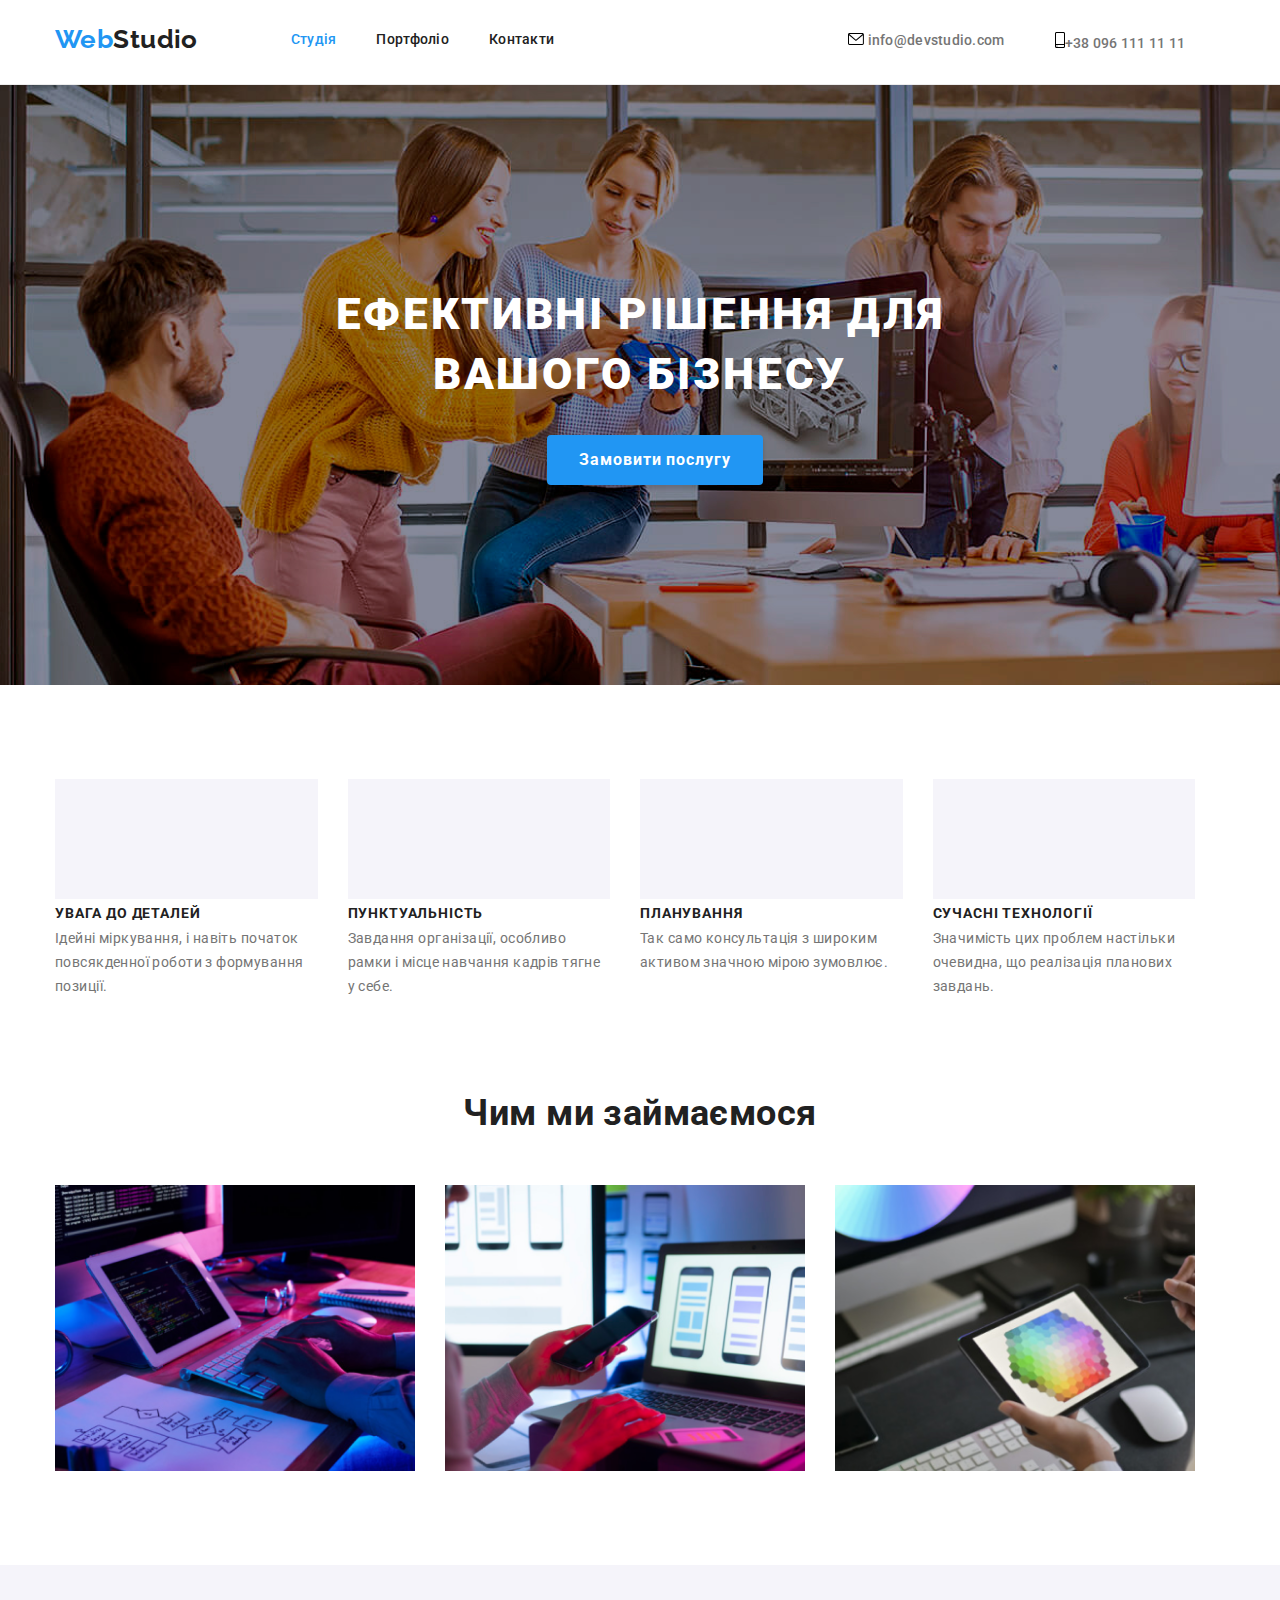
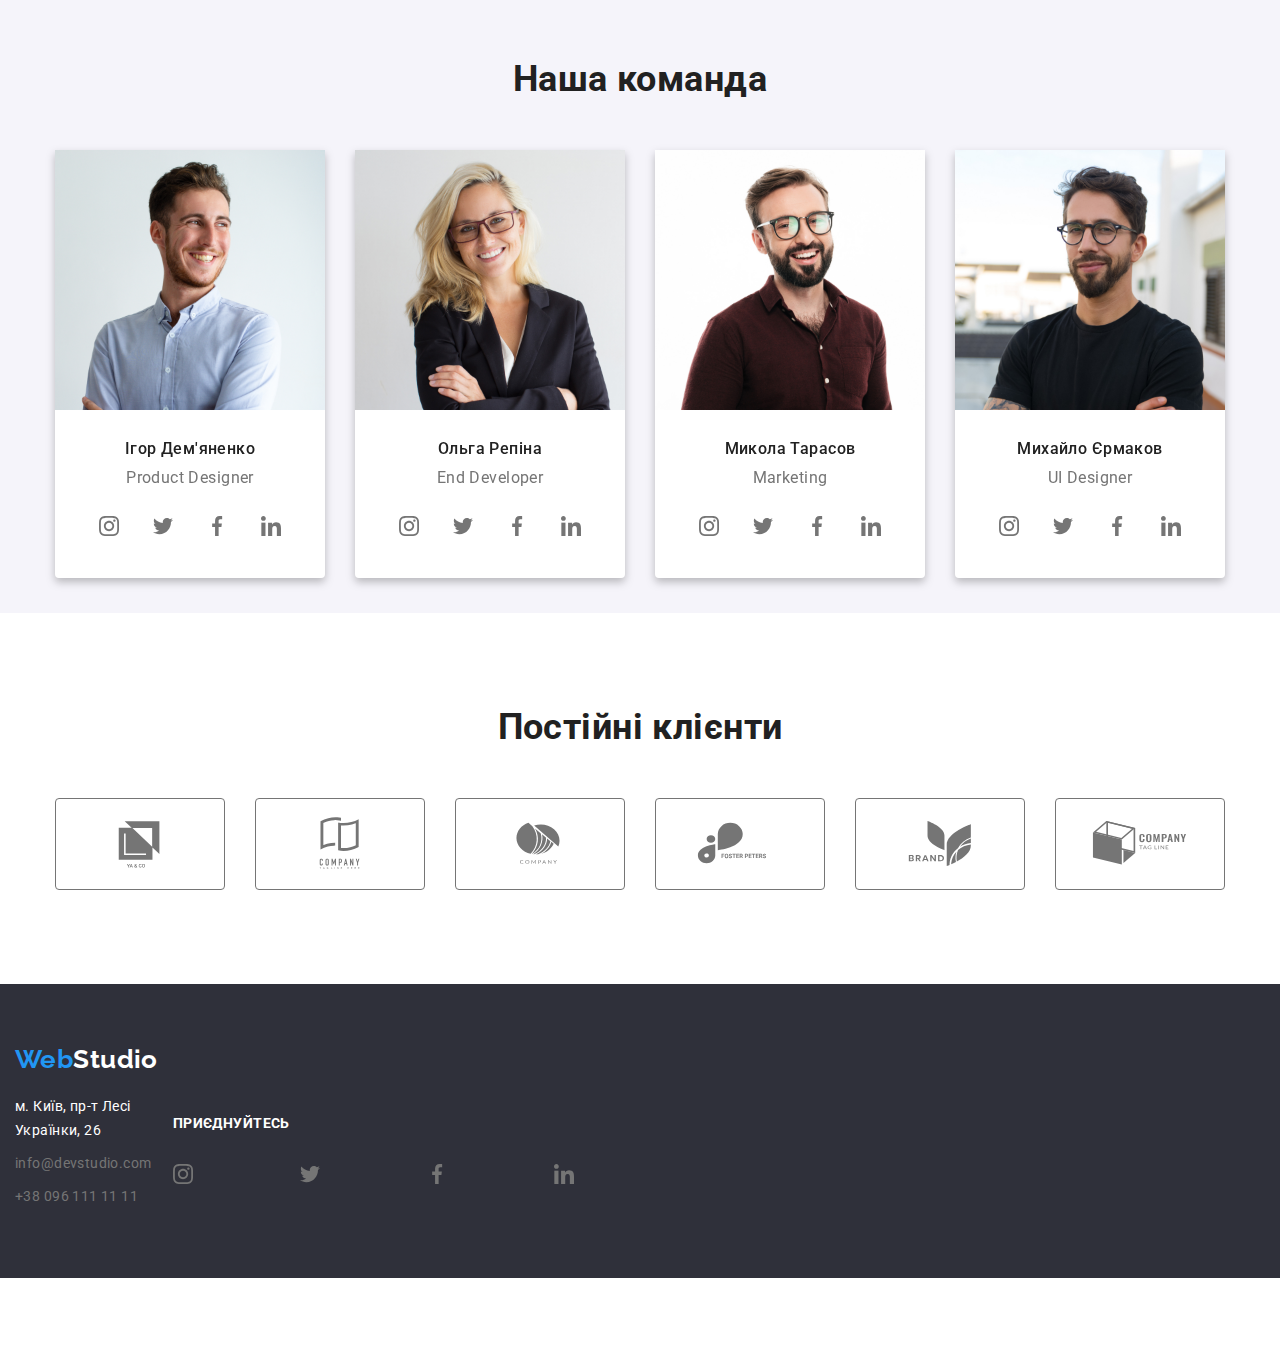
==== index.html @ 33a3b86b "правка 11" ====
<!DOCTYPE html>
<html lang="uk">
<head>
    <meta charset="UTF-8">
    <meta http-equiv="X-UA-Compatible" content="IE=edge">
    <meta name="viewport" content="width=device-width, initial-scale=1.0">
    <title>Сайт веб студії</title>
    <link href="https://fonts.googleapis.com/css2?family=Raleway:wght@700&family=Roboto:wght@400;500;700;900&display=swap" rel="stylesheet">
    <link
    rel="stylesheet"
    href="https://cdnjs.cloudflare.com/ajax/libs/modern-normalize/1.0.0/modern-normalize.min.css"
  />
    <link rel="stylesheet" href="./css/styles.css">
</head>

<body class="container">
    <!-- Шапка -->
    
     <header class="header"><div class="center"><div class="unity">
       <nav class="menu"> 
        <a  href="./index" class="logo">Web<span class="logo-black">Studio</span></a>
       
        <ul class ="site-nav list"> 
          <li class="item"><a href = "" class="link current">Студія</a></li>
          <li class="item"><a href = "./portfolio.html" class="link">Портфоліо</a></li>
          <li class="item"><a href = "" class="link">Контакти</a></li>
        </ul>
      </nav> 
      <ul class ="list menu">    
        <li class="menu-item"><a class="adress-header" href="mailto:info@devstudio.com"> <svg class="tel-icon-svg" width="16" height="12">
                    <use href="./images/icons/icons.svg#icon-mail">
                    </use>
                </svg>
                info@devstudio.com</a></li> 
        <li class="menu-item"><a class="adress-header" href="tel:+380961111111"> <svg class="tel-icon-svg" width="10" height="16">
                    <use href="./images/icons/icons.svg#icon-smartphone">
                    </use>
                </svg>+38 096 111 11 11</a></li>
      </ul></div></div> 
      </header>
   
    <!-- Банер  -->
  <main>
     
      <section class="hero"><div class="center">
      
      <h1 class="hero-title">Ефективні рішення для <br>вашого бізнесу</h1>
      <div class="center"><button type="button" class="hero-button">Замовити послугу</button></div>
    </div></section> 
 
  
   <!-- Основна частина  -->
   
    <section class="section"><div class="center">
    <!-- <ul class="svg-list">
    <li class="img-box-1 list">
    <li class="img-box-1 list">
    <li class="img-box-1 list">
    <li class="img-box-1 list">
    </ul> -->
    <ul class ="list">
    <li class="content-box-1"><svg class="svg-box-1" alt="" width="70" heigth="70"><use href="./images/icons/icons-svg#icon-antenna-1"></use></svg>
      <h2 class="h2-title">Увага до деталей</h2>
    <p class="content-style">Ідейні міркування, і навіть початок повсякденної роботи з формування позиції.</p>
    </li>
    <li class="content-box-1"><svg class="svg-box-1" alt="" width="70" heigth="70"><use href="./images/icons/icons-svg#icon-clock-2"></use></svg>
      <h2 class="h2-title">Пунктуальність</h2>
    <p class="content-style">Завдання організації, особливо рамки і місце навчання кадрів тягне у себе.</p>
    </li>
    <li class="content-box-1"><svg class="svg-box-1" alt="" width="70" heigth="70"><use href="./images/icons/icons-svg#icon-diagram-3"></use></svg>
      <h2 class="h2-title">Планування</h2>
    <p class="content-style">Так само консультація з широким активом значною мірою зумовлює.</p>
    </li>
    <li class="content-box-1"><svg class="svg-box-1" alt="" width="70" heigth="70"><use href="./images/icons/icons-svg#icon-astronaut-4"></use></svg>
      <h2 class="h2-title">Сучасні технології</h2>
    <p class="content-style">Значимість цих проблем настільки очевидна, що реалізація планових завдань.</p>
    </li>
    </ul></div>
   </section>
  
   <!-- Чим займаємося -->
   
    <section class="section-2"><div class="center">
    <h2 class="title-style">Чим ми займаємося</h2>
    <ul class ="list">
        <li class="content-box-2"><img src="images/box-1.png" alt="дизайн сайтів" width="370"></li>
        <li class="content-box-2"><img src="images/box-2.png" alt="розробка сайту" width="370"></li>
        <li class="content-box-2"><img src="images/box-3.png" alt="створення сайту" width="370"></li>
    </ul></div>
   </section>
  
   <!-- Наша команда -->
  
    <section class="section-team"><div class="center">
    <h2 class="title-style">Наша команда</h2>
    <ul class ="list">
        <li class="content-box-3"><img src="images/img-1.jpg" alt="Ігор Дем'яненко Product Designer" width="270"><div class="card-team"><h3 class="card">Ігор Дем'яненко</h3><p class="card-content">Product Designer</p><ul class="social-list">
          <li class="social-item"><a class="social-link"
            href=""
            target="_blank"
            rel="noopener nofollow norefferer"
            aria-label=""
            >
            <svg 
            class="social-icon"
            width="20px"
            height="20px">
            <use href="./images/icons/icons.svg#icon-instagram"></use></svg>
          </a></li>
          <li class="social-item"><a class="social-link"
            href=""
            target="_blank"
            rel="noopener nofollow norefferer"
            aria-label=""
            >
            <svg
            class="social-icon"
            width="20px"
            height="20px">
            <use href="./images/icons/icons.svg#icon-twitter"></use></svg>
          </a></li>
          <li class="social-item"><a class="social-link"
            href=""
            target="_blank"
            rel="noopener nofollow norefferer"
            aria-label=""
            >
            <svg
            class="social-icon"
            width="20px"
            height="20px">
            <use href="./images/icons/icons.svg#icon-facebook"></use></svg>
          </a></li>
          <li class="social-item"><a class="social-link"
            href=""
            target="_blank"
            rel="noopener nofollow norefferer"
            aria-label=""
            >
            <svg
            class="social-icon"
            width="20px"
            height="20px">
            <use href="./images/icons/icons.svg#icon-linkedin"></use></svg>
          </a></li>
        </ul></div></li>
        <li class="content-box-3"><img src="images/img-2.jpg" alt="Ольга Репіна Front End Developer" width="270"><div class="card-team"><h3 class="card">Ольга Репіна</h3><p class="card-content">End Developer</p><ul class="social-list">
          <li class="social-item"><a class="social-link"
            href=""
            target="_blank"
            rel="noopener nofollow norefferer"
            aria-label=""
            >
            <svg
            class="social-icon"
            width="20px"
            height="20px">
            <use href="./images/icons/icons.svg#icon-instagram"></use></svg>
          </a></li>
          <li class="social-item"><a class="social-link"
            href=""
            target="_blank"
            rel="noopener nofollow norefferer"
            aria-label=""
            >
            <svg
            class="social-icon"
            width="20px"
            height="20px">
            <use href="./images/icons/icons.svg#icon-twitter"></use></svg>
          </a></li>
          <li class="social-item"><a class="social-link"
            href=""
            target="_blank"
            rel="noopener nofollow norefferer"
            aria-label=""
            >
            <svg
            class="social-icon"
            width="20px"
            height="20px">
            <use href="./images/icons/icons.svg#icon-facebook"></use></svg>
          </a></li>
          <li class="social-item"><a class="social-link"
            href=""
            target="_blank"
            rel="noopener nofollow norefferer"
            aria-label=""
            >
            <svg
            class="social-icon"
            width="20px"
            height="20px">
            <use href="./images/icons/icons.svg#icon-linkedin"></use></svg>
          </a></li>
        </ul></div></li>
        <li class="content-box-3"><img src="images/img-3.jpg" alt="Микола Тарасов Marketing" width="270"><div class="card-team"><h3 class="card">Микола Тарасов</h3><p class="card-content">Marketing</p><ul class="social-list">
          <li class="social-item"><a class="social-link"
            href=""
            target="_blank"
            rel="noopener nofollow norefferer"
            aria-label=""
            >
            <svg
            class="social-icon"
            width="20px"
            height="20px">
            <use href="./images/icons/icons.svg#icon-instagram"></use></svg>
          </a></li>
          <li class="social-item"><a class="social-link"
            href=""
            target="_blank"
            rel="noopener nofollow norefferer"
            aria-label=""
            >
            <svg
            class="social-icon"
            width="20px"
            height="20px">
            <use href="./images/icons/icons.svg#icon-twitter"></use></svg>
          </a></li>
          <li class="social-item"><a class="social-link"
            href=""
            target="_blank"
            rel="noopener nofollow norefferer"
            aria-label=""
            >
            <svg
            class="social-icon"
            width="20px"
            height="20px">
            <use href="./images/icons/icons.svg#icon-facebook"></use></svg>
          </a></li>
          <li class="social-item"><a class="social-link"
            href=""
            target="_blank"
            rel="noopener nofollow norefferer"
            aria-label=""
            >
            <svg
            class="social-icon"
            width="20px"
            height="20px">
            <use href="./images/icons/icons.svg#icon-linkedin"></use></svg>
          </a></li>
        </ul></div></li>
        <li class="content-box-3"><img src="images/img.jpg" alt="Михайло Єрмаков UI Designer" width="270"><div class="card-team"><h3 class="card">Михайло Єрмаков</h3><p class="card-content">UI Designer</p><ul class="social-list">
          <li class="social-item"><a class="social-link"
            href=""
            target="_blank"
            rel="noopener nofollow norefferer"
            aria-label=""
            >
            <svg
            class="social-icon"
            width="20px"
            height="20px">
            <use href="./images/icons/icons.svg#icon-instagram"></use></svg>
          </a></li>
          <li class="social-item"><a class="social-link"
            href=""
            target="_blank"
            rel="noopener nofollow norefferer"
            aria-label=""
            >
            <svg
            class="social-icon"
            width="20px"
            height="20px">
            <use href="./images/icons/icons.svg#icon-twitter"></use></svg>
          </a></li>
          <li class="social-item"><a class="social-link"
            href=""
            target="_blank"
            rel="noopener nofollow norefferer"
            aria-label=""
            >
            <svg
            class="social-icon"
            width="20px"
            height="20px">
            <use href="./images/icons/icons.svg#icon-facebook"></use></svg>
          </a></li>
          <li class="social-item"><a class="social-link "
            href=""
            target="_blank"
            rel="noopener nofollow norefferer"
            aria-label=""
            >
            <svg
            class="social-icon"
            width="20px"
            height="20px">
            <use href="./images/icons/icons.svg#icon-linkedin"></use></svg> 
          </a></li>
        </ul></div></li>
    </ul></div>
   </section>
   <!-- section.section.client>.container>ul.clients-list>li.clients-items*6>a.clients-link -->
   <section class="section client">
    <h2 class="title-style">Постійні клієнти</h2>
    <ul class="clients-list list">
      <li class="clients-items"><a href="" class="clients-link">
        <svg class="clients-icons" width="106" height="60">
          <use href="./images/icons/icons.svg#icon-brand-1"></use>
        </svg>
      </a></li>
      <li class="clients-items"><a href="" class="clients-link">
        <svg class="clients-icons" width="106" height="60">
          <use href="./images/icons/icons.svg#icon-brand-2"></use>
        </svg>
      </a></li>
      <li class="clients-items"><a href="" class="clients-link">
        <svg class="clients-icons" width="106" height="60">
          <use href="./images/icons/icons.svg#icon-brand-3"></use>
        </svg>
      </a></li>
      <li class="clients-items"><a href="" class="clients-link">
        <svg class="clients-icons" width="106" height="60">
          <use href="./images/icons/icons.svg#icon-brand-4"></use>
        </svg>
      </a></li>
      <li class="clients-items"><a href="" class="clients-link">
        <svg class="clients-icons" width="106" height="60">
          <use href="./images/icons/icons.svg#icon-brand-5"></use>
        </svg>
      </a></li>
      <li class="clients-items"><a href="" class="clients-link">
        <svg class="clients-icons" width="106" height="60">
          <use href="./images/icons/icons.svg#icon-brand-6"></use>
        </svg>
      </a></li>
    </ul>
   </section>
  
  </main>
   <!-- Футер -->
  
    <footer class="footer">
    <div class="center two"><ul class="two-columns list">
    
    <li class="footer-column"><a href="" class="logo-footer">Web<span class="logo-white">Studio</span></a>
    <address>   
    <ul class="list column">
      <li class ="list-item"><a class="map" href="https://goo.gl/maps/CK46GkGWywx9CYvd6">м. Київ, пр-т Лесі Українки, 26</a></li>
      <li class ="list-item"><a class="adress" href ="info@devstudio.com"> info@devstudio.com</a></li>
      <li class ="list-item"><a class="adress" href="tel: +38 096 111 11 11">+38 096 111 11 11</a></li>
    
    </address>
  </ul>
    <div class="footer-column center">
      <p class="footer-title">Приєднуйтесь</p>
      <ul class="footer-icons list">
        <li class="footer-icon list"><a class="social-link"
            href=""
            target="_blank"
            rel="noopener nofollow norefferer"
            aria-label=""
            >
            <svg
            class="social-icon"
            width="20px"
            height="20px">
            <use href="./images/icons/icons.svg#icon-instagram"></use></svg></li>
        <li class="footer-icon list"><a class="social-link"
            href=""
            target="_blank"
            rel="noopener nofollow norefferer"
            aria-label=""
            >
            <svg
            class="social-icon"
            width="20px"
            height="20px">
            <use href="./images/icons/icons.svg#icon-twitter"></use></svg></li>
        <li class="footer-icon list"><a class="social-link"
            href=""
            target="_blank"
            rel="noopener nofollow norefferer"
            aria-label=""
            >
            <svg
            class="social-icon"
            width="20px"
            height="20px">
            <use href="./images/icons/icons.svg#icon-facebook"></use></svg></li>
        <li class="footer-icon list"><a class="social-link"
            href=""
            target="_blank"
            rel="noopener nofollow norefferer"
            aria-label=""
            >
            <svg
            class="social-icon"
            width="20px"
            height="20px">
            <use href="./images/icons/icons.svg#icon-linkedin"></use></svg></li>
      </ul>
    </div>
  </div>
    </footer>
  
</body>
</html>
---- css/styles.css ----
:root{
    --primary-text-color:  #757575;
    --title-text-color:#212121;
    --accent-color:#2196F3;
    --bgrd-color:#fff;
    --footer-bgrd: #2F303A;

}
h2, h3, h4, h5, h6{
    color:var(--title-text-color);
}
html {
	box-sizing: border-box;
}

*,
*::after,
*::before {
	box-sizing: inherit;
}

h1,
h2,
h3,
h4,
h5,
h6,
p {
	margin: 0;
    
}

img {
	display: block;
	max-width: 100%;
	height: auto;
    
}
.ul { 
    list-style: none; 
    padding-left: 0; 
    margin: 0; 
}


.list {
	list-style: none;
	padding-left: 0;
	margin: 0;
}

body{
    background-color: var(--bgrd-color);
    color:var(--primary-text-color);
    font-family: 'Roboto', sans-serif;
    letter-spacing: 0.03em;
    font-size: 14px;
    font-weight: 400;   
    
}

.center{
    width: 1200px;
    padding-right: 15px;
    padding-left: 15px;
    margin-right: auto;
    margin-left: auto;
}
.unity{
    display: flex;
}
.header{
    display: flex;
    
    border-bottom: 
    #ECECEC 1px solid;
       
}
.menu{
    display: flex;
    
    
}
.menu-item{
    margin-left:50px;
    padding-top: 32px;
    padding-bottom: 32px;
    
    
}
.logo{
    display: flex;
    font-family: 'Raleway', sans-serif;
    font-weight: 700;
    font-size: 26px;
    line-height: 1.19;
    color:var(--accent-color);
    text-decoration: none;
    margin-right: 93px;
    
    padding-top: 24px;
    padding-bottom: 25px;
    

}
.logo > .logo-black{
    color:var(--title-text-color);
    
}
.site-nav{
    
    font-style: normal;
    font-weight: 500;
    line-height: 1.14;
    letter-spacing: 0.02em;
    padding-top: 32px;
    padding-bottom: 32px;
    margin-right: 244px;
    

}
.site-nav .item {
    margin-right: 40px;
   
}
.site-nav .item:last-child{
    margin-right: 0;
}

.site-nav .link.current{
    color: var(--accent-color);
}

.adress-header{
    margin-left: auto;
    text-decoration: none;
    font-weight: 500;
    line-height: 1.14;
    letter-spacing: 0.02em;
    color: var(--primary-text-color);
   
    
}
/* Банер */
.hero{
    background-color: var(--footer-bgrd);
    text-align: center;
    height: 600px;
    padding-bottom: 200px;
    align-items: center;
    background-size: cover;
    padding-top: 200px;
    max-width: 1600px;
    background-image: url(/images/hero-background.png);
    background-repeat: no-repeat;
    
}

.hero-title{
    color: var(--bgrd-color);
    font-weight: 900;
    font-size: 44px;
    line-height: 1.36;
    letter-spacing: 0.06em;
    text-transform: uppercase;
    padding-bottom: 30px;

}
/* Кнопка банера */

.hero-button{
    font-weight: 700;
    font-family: inherit;
    font-size: 16px;
    line-height: 1.88;
    letter-spacing: 0.06em;
    color: var(--bgrd-color);
    background: var(--accent-color);
    border-radius: 4px;
    box-shadow: 0px 4px 4px rgba(0, 0, 0, 0.15);
    display: inline-flex;
    justify-content: center;
    align-items: center;
    width: 216px;
    height: 50px;
    border: none;
      
}

.hero-button:focus, .hero-button:active{
    background: #188CE8;
    border: 1px solid #000000;
    box-shadow: 0px 4px 4px rgba(0, 0, 0, 0.15);
    border-radius: 4px;
}

/* Основна частина */

.section{
    padding-top: 94px;
    padding-bottom: 94px;
}
.section-2{
    padding-bottom: 94px;
}


.content-box-1{
    align-items: center;
    width: 270px;
    margin-right:30px;
      
    
}
/* .img-box-1{
    
} */
.svg-box-1{
    background-color: #F5F4FA;
    width: 100%;
    height: 120px;
    padding-bottom: 30px;

    display: block;
}
/* .svg-list{
    display: flex;
} */
.content-box-2{
    margin-right:30px;
    padding-top: 50px;
    

}
.content-box-3{
    
    width: 270px;
    padding-bottom: 30px;
    margin-top: 50px;
    margin-right: 30px;
    align-items: center; 
    background-color: #fff;
    text-align: center; 
    border-radius: 0px 0px 4px 4px; 
    
    filter: drop-shadow(0px 4px 4px rgba(0, 0, 0, 0.25));
}

.card{
    
    font-style: inherit;
    font-weight: 500;
    font-size: 16px;
    line-height: 1.18;
    text-align: center;
    color:var(--title-text-color);
}
.card-team{
    padding-top: 30px;
    
}



.h2-title{
    font-weight: 700;
    font-size: 14px;
    line-height: 1.14;
    text-transform: uppercase;
    color:var(--title-text-color);
    font-weight: 700;
    
    line-height: 2;
/* identical to box height, or 200% */

    letter-spacing: 0.06em;
    
}
.title-style{
    font-weight: 700;
    font-size: 36px;
    line-height: 1.16;
    text-align: center;
    color: var(--title-text-color);
}

.card-content{
    font-size: 16px;
    line-height: 1.18;
    text-align: center;
    font-style: inherit;
    padding-top:10px;
    padding-bottom:16px;
}
.content-style{
    font-style: inherit;
    
    
    font-weight: 400;
    font-size: 14px;
    line-height: 1.71;
    letter-spacing: 0.03em;
    
}



.section-team{
    background-color: #F5F4FA;
    height: 648px;
    padding-top: 94px;
    padding-bottom: 94px;
    background-size: cover;
}
/* Футер */

.footer{
 background-color: var(--footer-bgrd);
 padding:60px 0;
 width: cover;
 display:flex;
 
 
}

.logo-footer{
    display: flex;
    font-family: 'Raleway', sans-serif;
    font-weight: 700;
    font-size: 26px;
    line-height: 1.19;
    color:var(--accent-color);
    text-decoration: none;
    margin-bottom: 20px;
    
}
.logo-white{
    color:var(--bgrd-color);
}


.footer-column{
    align-items:baseline;
}

.two{
    display: flex;
   
    
    
}
.footer-title{
    font-weight: 700;
    font-size: 14px;
    line-height: 1.14;
    letter-spacing: 0.03em;
    text-transform: uppercase;
    
    color: #FFFFFF;
    padding-top: 72px;
    padding-bottom: 20px;
    
}
.footer-icon{
    /* background: rgba(255, 255, 255, 0.1); */
    width: 44px;
    height: 44px;
    border-radius: 50%;
    
}
.footer-icons{
    display: flex;
    gap:10px;
    justify-content: center;
    align-items: center;
}



/* Прибрані крапки у списках */
.list{
    list-style: none;
    display: flex;
}

.button, .hero-button{
    cursor:pointer;
    font-family: inherit;
}

.button{
    font-weight: 500;
    font-size: 16px;
    line-height: 1.62;
    text-align: center;
    background: #F5F4FA;
    border: none;
    border-radius: 4px;
    padding: 6px 22px;

    color: var(--title-text-color);
}

.secondary:hover, .secondary:focus{
   color:var(--bgrd-color);
   background-color: var(--accent-color);
   box-shadow: 0px 4px 4px rgba(0, 0, 0, 0.25);
   
}

.content-link:focus, .content-link:hover{
    box-shadow: 0px 4px 4px rgba(0, 0, 0, 0.25);
}

.link{
    color:var(--title-text-color);
    text-decoration: none;
    font-weight: 500;
    line-height: 1.14;
    letter-spacing: 0.02em;
    padding-top: 32px;
    padding-bottom: 32px;
}
.link:hover,.link:focus, .adress-header:hover, .adress-header:focus,.tel-icon-svg:hover, .tel-icon-svg:focus
{
    color:var(--accent-color);
}

.adress{
    color:var(--primary-text-color);
    text-decoration: none;
    font-style: normal;
    line-height: 1.71;
    
    
}
.adress:hover,.link:focus{
    color:var(--accent-color);
}
.adress-list{
    text-decoration: none;
}
.map{
    font-style: normal;
    text-decoration: none;
    line-height: 1.71;
    color: var(--bgrd-color);
  
}
.list-item{
    margin-bottom: 9px;
}
.hidden{
    display: none;
}

.map{
    color:var(--bgrd-color);
}
a{
    text-decoration: none;
    
}
.column{
    flex-direction: column;
    
}

/* Портфоліо */

.list-b{
    list-style: none;
    display: flex;
    align-items: center;
    justify-content: center;
    margin-bottom:34px;
    
}

.list-button{
    margin-right: 8px;
   
      
}
.list-content{
    display:flex;
    flex-wrap: wrap;
    gap: 30px;
    
}
.list-content>.content-list{
    padding: 0;
    list-style: none;
    flex-basis: calc(100% / 3 - 40px);
    
    
    
}
.content-link{
    display: block;

}
.content-block{
    font-style: inherit;
    margin-top: 0;
    padding-top:20px;
    padding-bottom: 20px;
    padding-left: 24px;
    padding-right: 24px;
    list-style: none;
    text-decoration: none;
    border-bottom: 1px solid #EEEEEE;
    border-left: 1px solid #EEEEEE;
    border-right: 1px solid #EEEEEE;
}
.portfolio-h2title{
    font-style: inherit;
    font-weight: 700;
    font-size: 14px;
    line-height: 1.14;
    text-transform: uppercase;
    color:var(--title-text-color); 
}

.portfolio-content{
    font-size: 16px;
    line-height: 1.18;
    font-style: inherit;
    color: var(--primary-text-color);
    text-decoration: none;
}

.text-portfolio{
    font-weight: 400;
    font-size: 16px;
    line-height: 1.88;
    text-decoration: none;
    color:var(--primary-text-color);
    letter-spacing: 0.03em;
}
/* -----------
/* Іконки */
/* ----------- */ 
.tel-icon-svg:hover,.tel-icon-svg:hover{
    fill:var(--accent-color);
}


.social-list{
    display:flex;
    justify-content: center;
    align-items: center;
    gap: 10px;
    list-style: none;
    padding-left: 32px;
    padding-right: 32px;
    
    
}
.footer-icons{
    justify-content: center;
     align-items: center;
}

.social-icon {
    fill: var(--primary-text-color);
    
    
}

.social-icon:hover, .social-icon:focus{
    fill:var(--bgrd-color);
    background-color: var(--accent-color);
    
}
.social-item{
    width: 44px;
    height: 44px;
    
}
.social-link {
    display: flex;
    align-items: center;
    justify-content: center;
    width: 100%;
    height:100%;
  
    color: var(--primary-text-color);
    border-radius: 50%;
  }

  .socials-link:focus, .socials-link:hover{
    background-color: var(--accent-color);
    
    
  }

  .clients-list{
    display:flex;
    justify-content:center;
    align-items: center;
    gap:30px;
    padding-top: 50px;
    
  }
  
  .clients-link:hover, .clients-link:focus{
    fill: var(--accent-color);
    filter: drop-shadow(0px 4px 4px rgba(0, 0, 0, 0.25));
    border-color: var(--accent-color);
  }
  
  .clients-link{
    
    display:flex;
    justify-content:center;
    align-items: center;
    
    fill:var(--primary-text-color);
    border: 1px solid var(--primary-text-color);
    border-radius: 4px;
    width: 170px;
    height: 92px;

  }
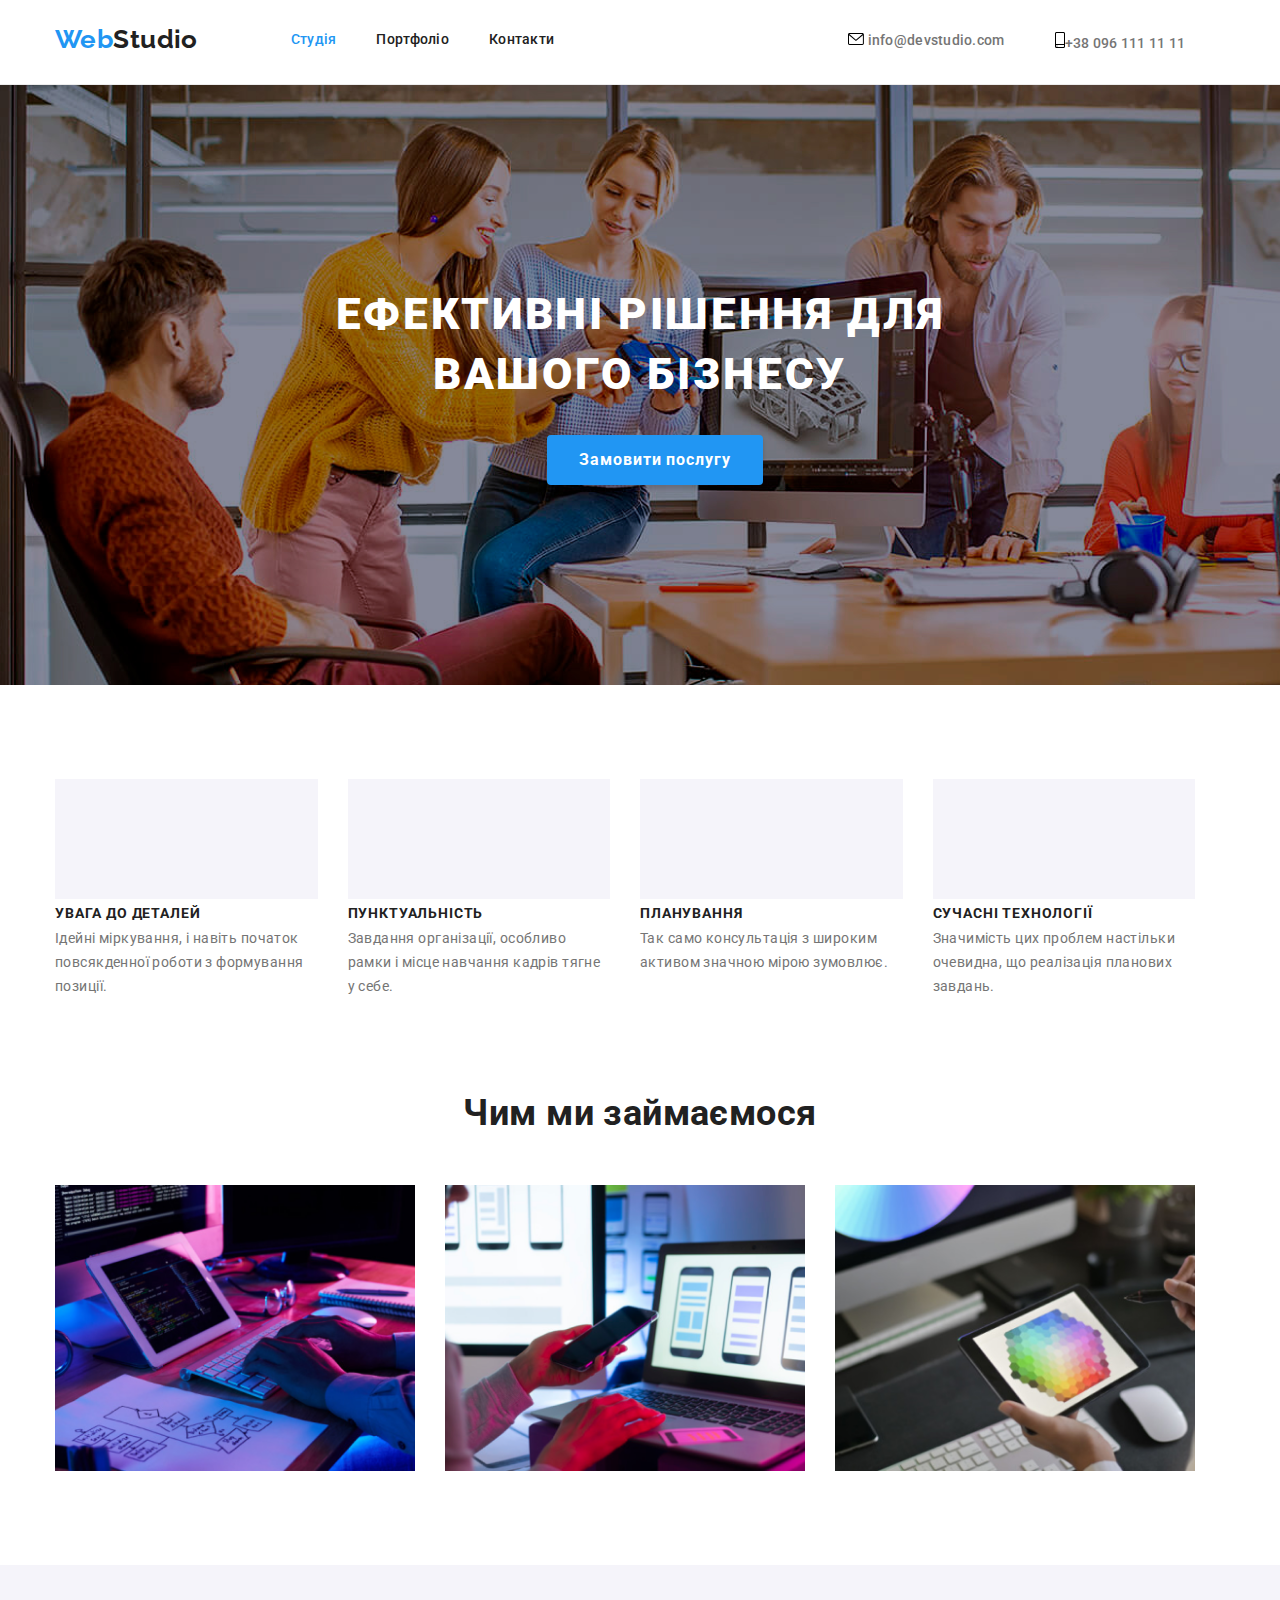
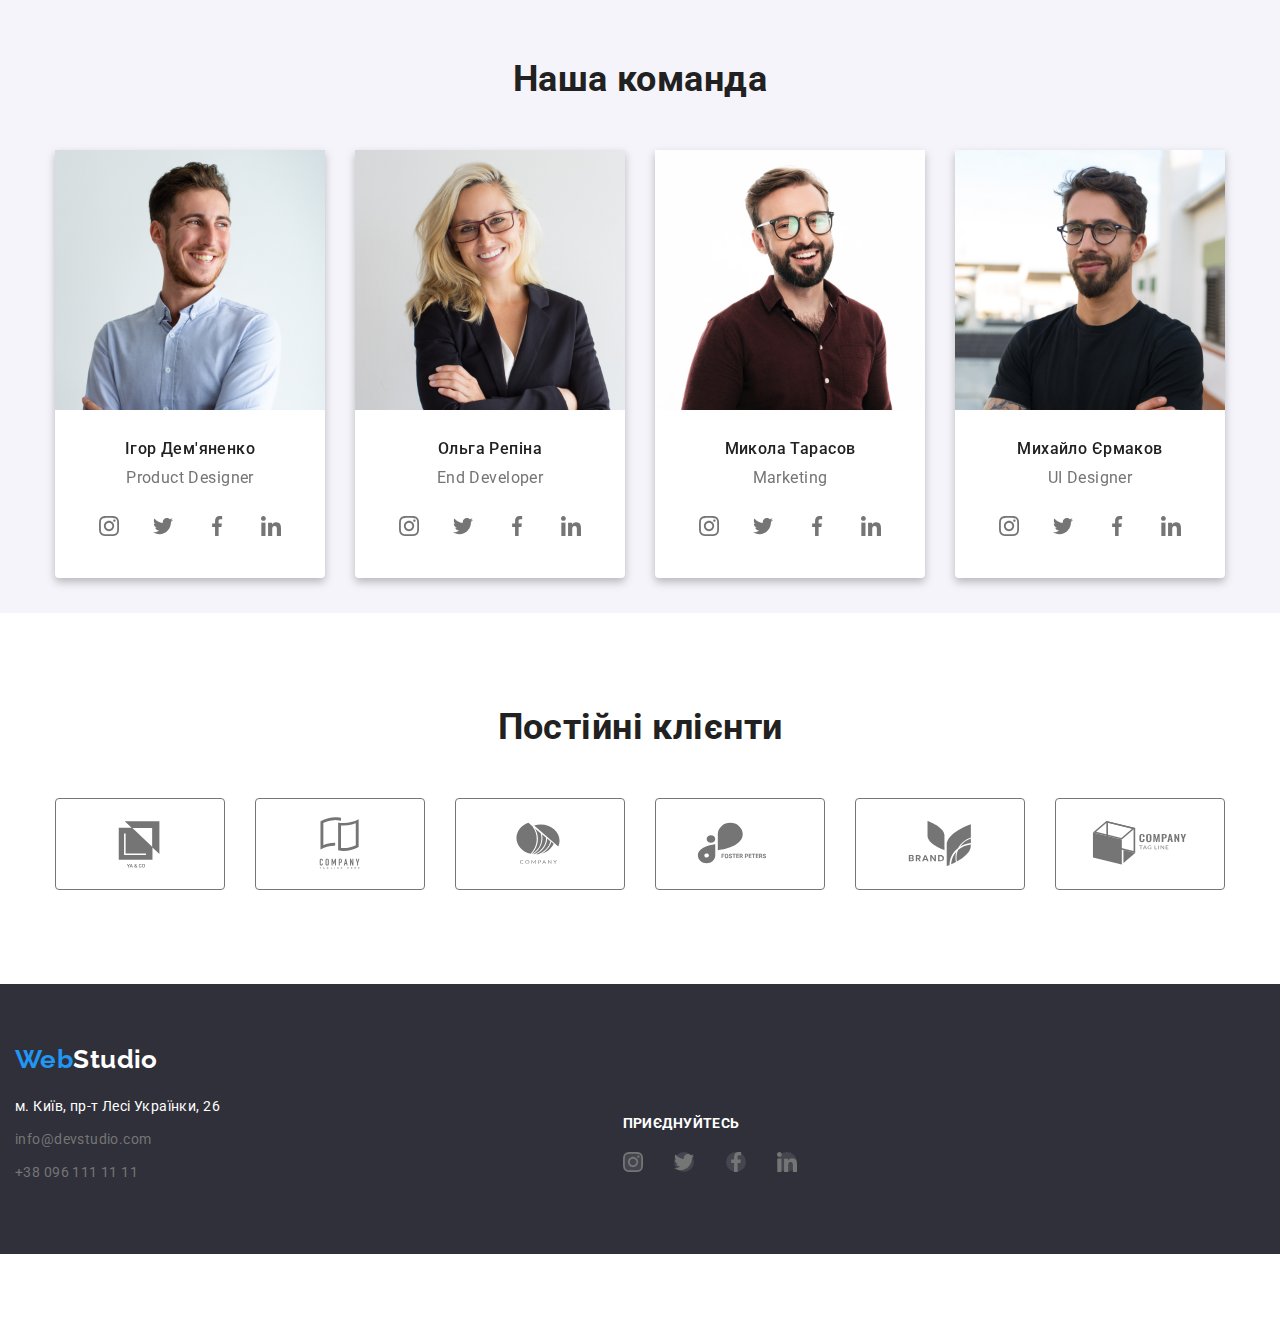
==== commit 4a93fb44: "правка 12" ====
--- a/index.html
+++ b/index.html
@@ -281,7 +281,7 @@
             height="20px">
             <use href="./images/icons/icons.svg#icon-facebook"></use></svg>
           </a></li>
-          <li class="social-item"><a class="social-link "
+          <li class="social-item"><a class="social-link"
             href=""
             target="_blank"
             rel="noopener nofollow norefferer"
@@ -337,7 +337,7 @@
    <!-- Футер -->
   
     <footer class="footer">
-    <div class="center two"><ul class="two-columns list">
+    <div class="container-footer"><div class="center"><ul class="two-columns list">
     
     <li class="footer-column"><a href="" class="logo-footer">Web<span class="logo-white">Studio</span></a>
     <address>   
@@ -346,12 +346,13 @@
       <li class ="list-item"><a class="adress" href ="info@devstudio.com"> info@devstudio.com</a></li>
       <li class ="list-item"><a class="adress" href="tel: +38 096 111 11 11">+38 096 111 11 11</a></li>
     
-    </address>
-  </ul>
-    <div class="footer-column center">
+      </address>
+    </ul>
+  </div>
+    <div class="center">
       <p class="footer-title">Приєднуйтесь</p>
       <ul class="footer-icons list">
-        <li class="footer-icon list"><a class="social-link"
+        <li class="footer-icon list"><a class="footer-link"
             href=""
             target="_blank"
             rel="noopener nofollow norefferer"
@@ -362,7 +363,7 @@
             width="20px"
             height="20px">
             <use href="./images/icons/icons.svg#icon-instagram"></use></svg></li>
-        <li class="footer-icon list"><a class="social-link"
+        <li class="footer-icon list"><a class="footer-link"
             href=""
             target="_blank"
             rel="noopener nofollow norefferer"
@@ -373,7 +374,7 @@
             width="20px"
             height="20px">
             <use href="./images/icons/icons.svg#icon-twitter"></use></svg></li>
-        <li class="footer-icon list"><a class="social-link"
+        <li class="footer-icon list"><a class="footer-link"
             href=""
             target="_blank"
             rel="noopener nofollow norefferer"
@@ -384,7 +385,7 @@
             width="20px"
             height="20px">
             <use href="./images/icons/icons.svg#icon-facebook"></use></svg></li>
-        <li class="footer-icon list"><a class="social-link"
+        <li class="footer-icon list"><a class="footer-link"
             href=""
             target="_blank"
             rel="noopener nofollow norefferer"
@@ -398,6 +399,7 @@
       </ul>
     </div>
   </div>
+  
     </footer>
   
 </body>
--- a/css/styles.css
+++ b/css/styles.css
@@ -322,6 +322,22 @@
  
  
 }
+.footer-icons {
+    justify-items: baseline;
+    width: 206px;
+
+}
+
+.footer-link {
+    display: flex;
+    align-items: center;
+    justify-content: center;
+    width: 100%;
+    height: 100%;
+
+    color: var(--primary-text-color);
+    border-radius: 50%;
+}
 
 .logo-footer{
     display: flex;
@@ -338,17 +354,11 @@
     color:var(--bgrd-color);
 }
 
-
-.footer-column{
-    align-items:baseline;
-}
-
-.two{
-    display: flex;
-   
-    
-    
-}
+.container-footer{
+    display: flex;
+ 
+}
+
 .footer-title{
     font-weight: 700;
     font-size: 14px;
@@ -362,17 +372,12 @@
     
 }
 .footer-icon{
-    /* background: rgba(255, 255, 255, 0.1); */
-    width: 44px;
-    height: 44px;
+    background: rgba(255, 255, 255, 0.1);
+    width: 20px;
+    height: 20px;
     border-radius: 50%;
-    
-}
-.footer-icons{
-    display: flex;
-    gap:10px;
-    justify-content: center;
-    align-items: center;
+    fill:currentColor;
+    
 }
 
 
@@ -421,8 +426,7 @@
     padding-top: 32px;
     padding-bottom: 32px;
 }
-.link:hover,.link:focus, .adress-header:hover, .adress-header:focus,.tel-icon-svg:hover, .tel-icon-svg:focus
-{
+.link:hover,.link:focus, .adress-header:hover, .adress-header:focus{
     color:var(--accent-color);
 }
 
@@ -542,7 +546,7 @@
 /* Іконки */
 /* ----------- */ 
 .tel-icon-svg:hover,.tel-icon-svg:hover{
-    fill:var(--accent-color);
+    fill:currentColor;
 }
 
 
@@ -557,10 +561,7 @@
     
     
 }
-.footer-icons{
-    justify-content: center;
-     align-items: center;
-}
+
 
 .social-icon {
     fill: var(--primary-text-color);
@@ -606,7 +607,7 @@
   
   .clients-link:hover, .clients-link:focus{
     fill: var(--accent-color);
-    filter: drop-shadow(0px 4px 4px rgba(0, 0, 0, 0.25));
+    
     border-color: var(--accent-color);
   }
   
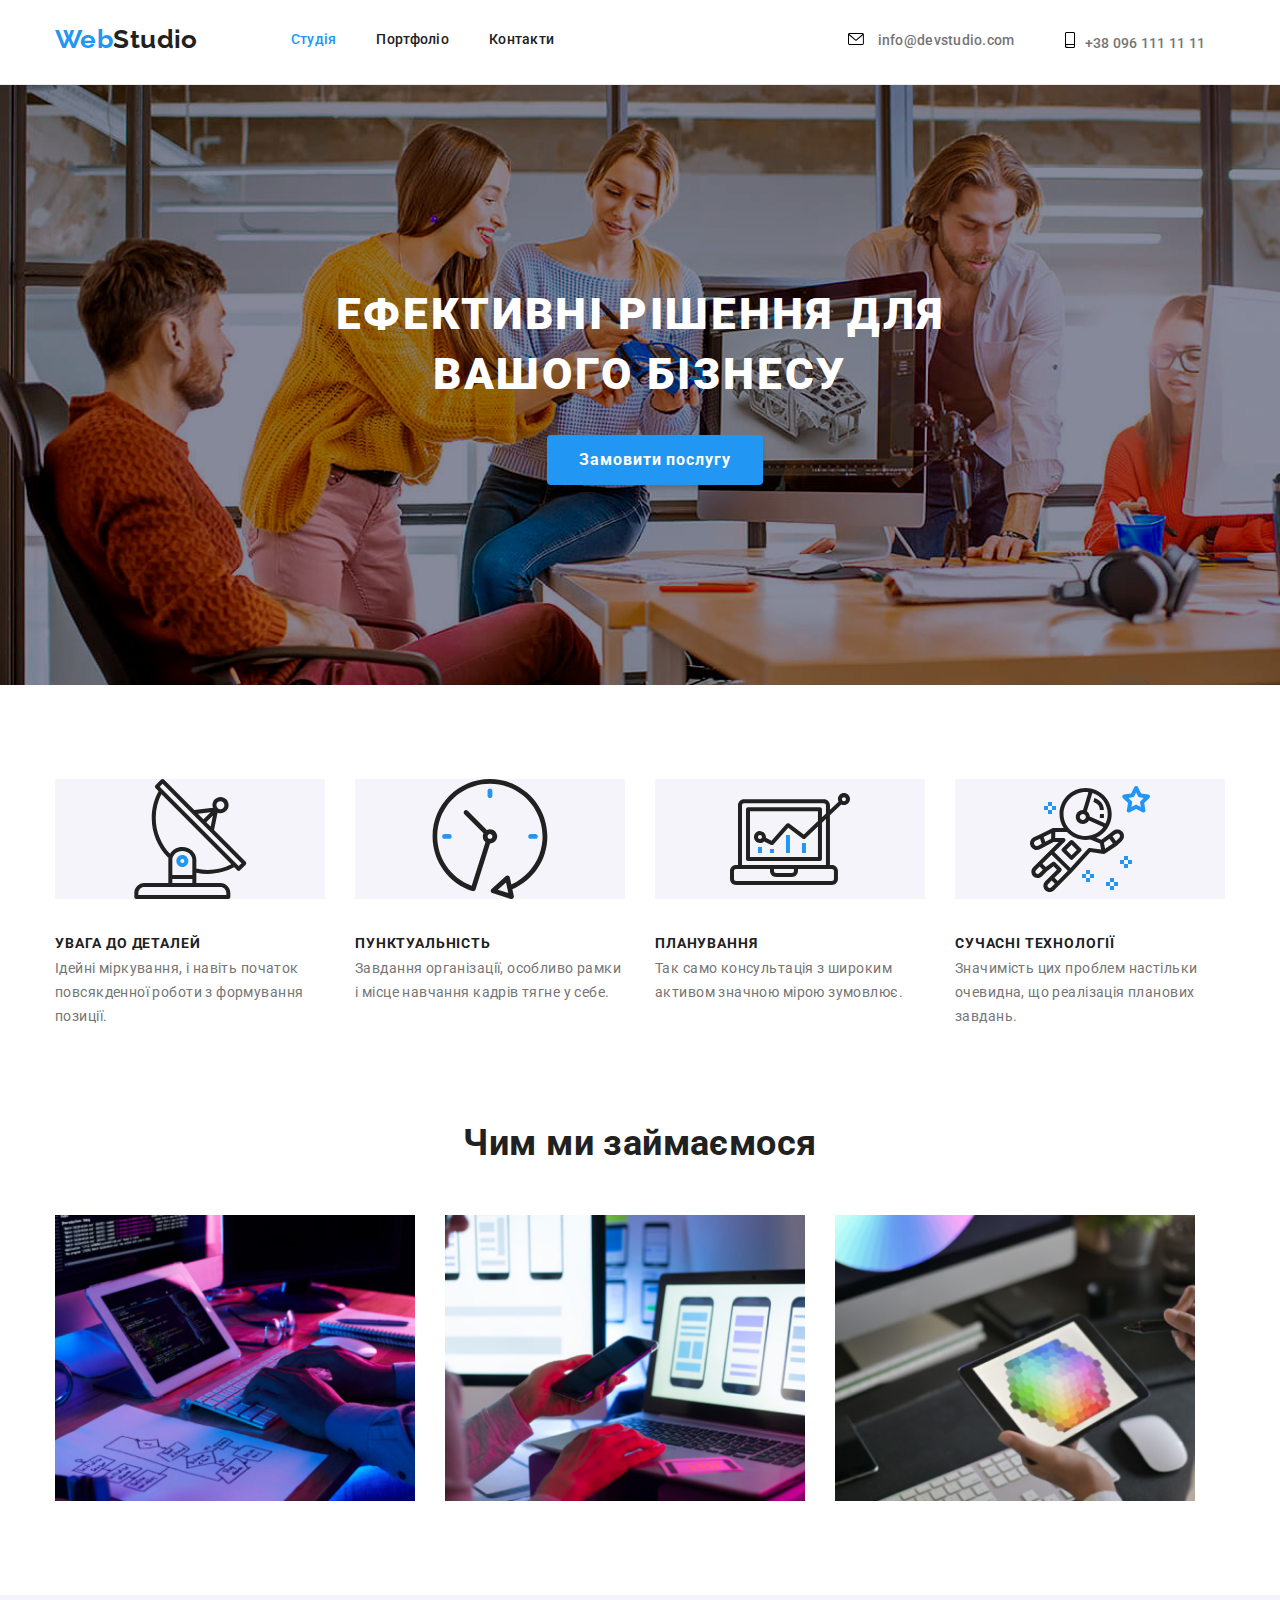
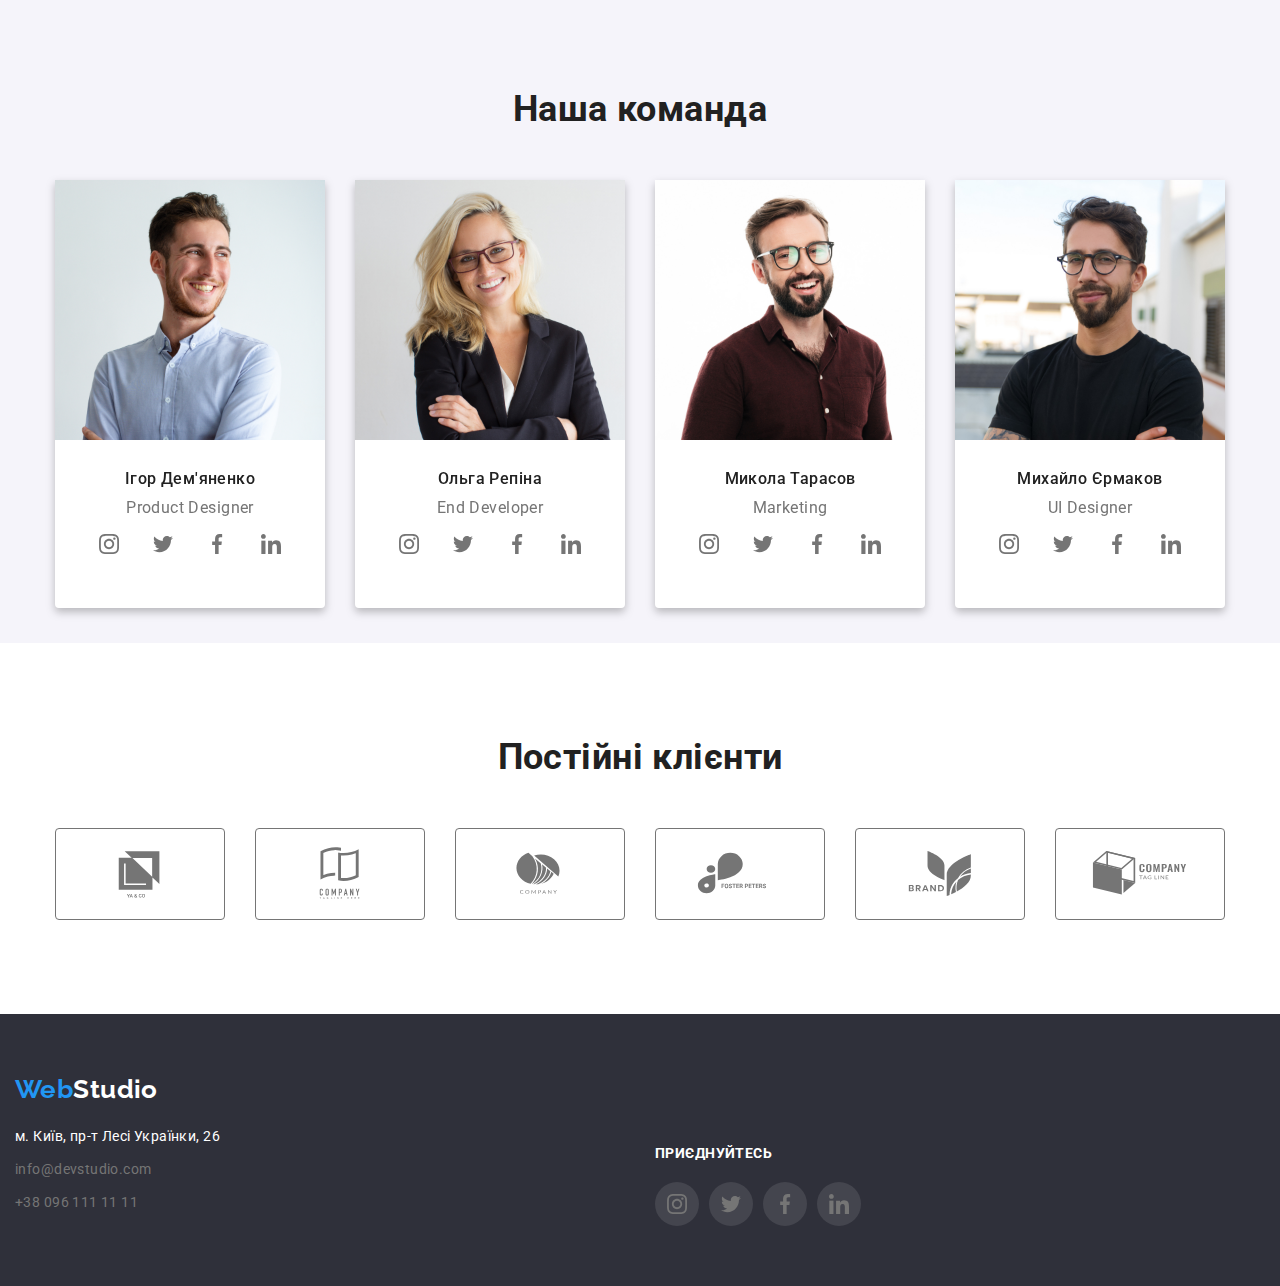
==== commit 118e6619: "правка 13" ====
--- a/index.html
+++ b/index.html
@@ -59,23 +59,23 @@
     <li class="img-box-1 list">
     </ul> -->
     <ul class ="list">
-    <li class="content-box-1"><svg class="svg-box-1" alt="" width="70" heigth="70"><use href="./images/icons/icons-svg#icon-antenna-1"></use></svg>
-      <h2 class="h2-title">Увага до деталей</h2>
-    <p class="content-style">Ідейні міркування, і навіть початок повсякденної роботи з формування позиції.</p>
-    </li>
-    <li class="content-box-1"><svg class="svg-box-1" alt="" width="70" heigth="70"><use href="./images/icons/icons-svg#icon-clock-2"></use></svg>
-      <h2 class="h2-title">Пунктуальність</h2>
-    <p class="content-style">Завдання організації, особливо рамки і місце навчання кадрів тягне у себе.</p>
-    </li>
-    <li class="content-box-1"><svg class="svg-box-1" alt="" width="70" heigth="70"><use href="./images/icons/icons-svg#icon-diagram-3"></use></svg>
-      <h2 class="h2-title">Планування</h2>
-    <p class="content-style">Так само консультація з широким активом значною мірою зумовлює.</p>
-    </li>
-    <li class="content-box-1"><svg class="svg-box-1" alt="" width="70" heigth="70"><use href="./images/icons/icons-svg#icon-astronaut-4"></use></svg>
-      <h2 class="h2-title">Сучасні технології</h2>
-    <p class="content-style">Значимість цих проблем настільки очевидна, що реалізація планових завдань.</p>
-    </li>
-    </ul></div>
+        <li class="content-box-1"><svg class="svg-box-1"  width="70" height="70"><use href="./images/icons/icons.svg#icon-antenna-1"></use></svg>
+          <h2 class="h2-title">Увага до деталей</h2>
+          <p class="content-style">Ідейні міркування, і навіть початок повсякденної роботи з формування позиції.</p>
+        </li>
+       <li class="content-box-1"><svg class="svg-box-1"  width="70" height="70"><use href="./images/icons/icons.svg#icon-clock-2"></use></svg>
+          <h2 class="h2-title">Пунктуальність</h2>
+          <p class="content-style">Завдання організації, особливо рамки і місце навчання кадрів тягне у себе.</p>
+        </li>
+          <li class="content-box-1"><svg class="svg-box-1"  width="70" height="70"><use href="./images/icons/icons.svg#icon-diagram-3"></use></svg>
+          <h2 class="h2-title">Планування</h2>
+          <p class="content-style">Так само консультація з широким активом значною мірою зумовлює.</p>
+        </li>
+        <li class="content-box-1"><svg class="svg-box-1"  width="70" height="70"><use href="./images/icons/icons.svg#icon-astronaut-4"></use></svg>
+          <h2 class="h2-title">Сучасні технології</h2>
+          <p class="content-style">Значимість цих проблем настільки очевидна, що реалізація планових завдань.</p>
+        </li>
+      </ul></div>
    </section>
   
    <!-- Чим займаємося -->
@@ -94,206 +94,222 @@
     <section class="section-team"><div class="center">
     <h2 class="title-style">Наша команда</h2>
     <ul class ="list">
-        <li class="content-box-3"><img src="images/img-1.jpg" alt="Ігор Дем'яненко Product Designer" width="270"><div class="card-team"><h3 class="card">Ігор Дем'яненко</h3><p class="card-content">Product Designer</p><ul class="social-list">
-          <li class="social-item"><a class="social-link"
-            href=""
-            target="_blank"
-            rel="noopener nofollow norefferer"
-            aria-label=""
-            >
-            <svg 
-            class="social-icon"
-            width="20px"
-            height="20px">
-            <use href="./images/icons/icons.svg#icon-instagram"></use></svg>
-          </a></li>
-          <li class="social-item"><a class="social-link"
-            href=""
-            target="_blank"
-            rel="noopener nofollow norefferer"
-            aria-label=""
-            >
-            <svg
-            class="social-icon"
-            width="20px"
-            height="20px">
-            <use href="./images/icons/icons.svg#icon-twitter"></use></svg>
-          </a></li>
-          <li class="social-item"><a class="social-link"
-            href=""
-            target="_blank"
-            rel="noopener nofollow norefferer"
-            aria-label=""
-            >
-            <svg
-            class="social-icon"
-            width="20px"
-            height="20px">
-            <use href="./images/icons/icons.svg#icon-facebook"></use></svg>
-          </a></li>
-          <li class="social-item"><a class="social-link"
-            href=""
-            target="_blank"
-            rel="noopener nofollow norefferer"
-            aria-label=""
-            >
-            <svg
-            class="social-icon"
-            width="20px"
-            height="20px">
-            <use href="./images/icons/icons.svg#icon-linkedin"></use></svg>
-          </a></li>
-        </ul></div></li>
-        <li class="content-box-3"><img src="images/img-2.jpg" alt="Ольга Репіна Front End Developer" width="270"><div class="card-team"><h3 class="card">Ольга Репіна</h3><p class="card-content">End Developer</p><ul class="social-list">
-          <li class="social-item"><a class="social-link"
-            href=""
-            target="_blank"
-            rel="noopener nofollow norefferer"
-            aria-label=""
-            >
-            <svg
-            class="social-icon"
-            width="20px"
-            height="20px">
-            <use href="./images/icons/icons.svg#icon-instagram"></use></svg>
-          </a></li>
-          <li class="social-item"><a class="social-link"
-            href=""
-            target="_blank"
-            rel="noopener nofollow norefferer"
-            aria-label=""
-            >
-            <svg
-            class="social-icon"
-            width="20px"
-            height="20px">
-            <use href="./images/icons/icons.svg#icon-twitter"></use></svg>
-          </a></li>
-          <li class="social-item"><a class="social-link"
-            href=""
-            target="_blank"
-            rel="noopener nofollow norefferer"
-            aria-label=""
-            >
-            <svg
-            class="social-icon"
-            width="20px"
-            height="20px">
-            <use href="./images/icons/icons.svg#icon-facebook"></use></svg>
-          </a></li>
-          <li class="social-item"><a class="social-link"
-            href=""
-            target="_blank"
-            rel="noopener nofollow norefferer"
-            aria-label=""
-            >
-            <svg
-            class="social-icon"
-            width="20px"
-            height="20px">
-            <use href="./images/icons/icons.svg#icon-linkedin"></use></svg>
-          </a></li>
-        </ul></div></li>
-        <li class="content-box-3"><img src="images/img-3.jpg" alt="Микола Тарасов Marketing" width="270"><div class="card-team"><h3 class="card">Микола Тарасов</h3><p class="card-content">Marketing</p><ul class="social-list">
-          <li class="social-item"><a class="social-link"
-            href=""
-            target="_blank"
-            rel="noopener nofollow norefferer"
-            aria-label=""
-            >
-            <svg
-            class="social-icon"
-            width="20px"
-            height="20px">
-            <use href="./images/icons/icons.svg#icon-instagram"></use></svg>
-          </a></li>
-          <li class="social-item"><a class="social-link"
-            href=""
-            target="_blank"
-            rel="noopener nofollow norefferer"
-            aria-label=""
-            >
-            <svg
-            class="social-icon"
-            width="20px"
-            height="20px">
-            <use href="./images/icons/icons.svg#icon-twitter"></use></svg>
-          </a></li>
-          <li class="social-item"><a class="social-link"
-            href=""
-            target="_blank"
-            rel="noopener nofollow norefferer"
-            aria-label=""
-            >
-            <svg
-            class="social-icon"
-            width="20px"
-            height="20px">
-            <use href="./images/icons/icons.svg#icon-facebook"></use></svg>
-          </a></li>
-          <li class="social-item"><a class="social-link"
-            href=""
-            target="_blank"
-            rel="noopener nofollow norefferer"
-            aria-label=""
-            >
-            <svg
-            class="social-icon"
-            width="20px"
-            height="20px">
-            <use href="./images/icons/icons.svg#icon-linkedin"></use></svg>
-          </a></li>
-        </ul></div></li>
-        <li class="content-box-3"><img src="images/img.jpg" alt="Михайло Єрмаков UI Designer" width="270"><div class="card-team"><h3 class="card">Михайло Єрмаков</h3><p class="card-content">UI Designer</p><ul class="social-list">
-          <li class="social-item"><a class="social-link"
-            href=""
-            target="_blank"
-            rel="noopener nofollow norefferer"
-            aria-label=""
-            >
-            <svg
-            class="social-icon"
-            width="20px"
-            height="20px">
-            <use href="./images/icons/icons.svg#icon-instagram"></use></svg>
-          </a></li>
-          <li class="social-item"><a class="social-link"
-            href=""
-            target="_blank"
-            rel="noopener nofollow norefferer"
-            aria-label=""
-            >
-            <svg
-            class="social-icon"
-            width="20px"
-            height="20px">
-            <use href="./images/icons/icons.svg#icon-twitter"></use></svg>
-          </a></li>
-          <li class="social-item"><a class="social-link"
-            href=""
-            target="_blank"
-            rel="noopener nofollow norefferer"
-            aria-label=""
-            >
-            <svg
-            class="social-icon"
-            width="20px"
-            height="20px">
-            <use href="./images/icons/icons.svg#icon-facebook"></use></svg>
-          </a></li>
-          <li class="social-item"><a class="social-link"
-            href=""
-            target="_blank"
-            rel="noopener nofollow norefferer"
-            aria-label=""
-            >
-            <svg
-            class="social-icon"
-            width="20px"
-            height="20px">
-            <use href="./images/icons/icons.svg#icon-linkedin"></use></svg> 
-          </a></li>
-        </ul></div></li>
+        <li class="content-box-3"><img src="images/img-1.jpg" alt="Ігор Дем'яненко Product Designer" width="270">
+          <div class="card-team"><h3 class="card">Ігор Дем'яненко</h3>
+            <p class="card-content">Product Designer</p>
+              <ul class="social-list">
+                <li class="social-item"><a class="social-link"
+                  href=""
+                  target="_blank"
+                  rel="noopener nofollow norefferer"
+                  aria-label="">
+                  <svg 
+                  class="social-icon"
+                  width="20px"
+                  height="20px">
+                  <use href="./images/icons/icons.svg#icon-instagram"></use></svg>
+                  </a>
+                </li>
+                <li class="social-item"><a class="social-link"
+                  href=""
+                  target="_blank"
+                  rel="noopener nofollow norefferer"
+                  aria-label="">
+                  <svg
+                  class="social-icon"
+                  width="20px"
+                  height="20px">
+                  <use href="./images/icons/icons.svg#icon-twitter"></use></svg>
+                  </a>
+                </li>
+                <li class="social-item"><a class="social-link"
+                  href=""
+                  target="_blank"
+                  rel="noopener nofollow norefferer"
+                  aria-label="">
+                  <svg
+                  class="social-icon"
+                  width="20px"
+                  height="20px">
+                  <use href="./images/icons/icons.svg#icon-facebook"></use></svg>
+                  </a>
+                </li>
+                <li class="social-item">
+                  <a class="social-link"
+                  href=""
+                  target="_blank"
+                  rel="noopener nofollow norefferer"
+                  aria-label="">
+                  <svg
+                  class="social-icon"
+                  width="20px"
+                  height="20px">
+                  <use href="./images/icons/icons.svg#icon-linkedin"></use></svg>
+                  </a>
+                </li>
+              </ul>
+             </div> 
+        <li class="content-box-3"><img src="images/img-2.jpg" alt="Ольга Репіна Front End Developer" width="270">
+          <div class="card-team"><h3 class="card">Ольга Репіна</h3>
+            <p class="card-content">End Developer</p>
+              <ul class="social-list">
+                <li class="social-item">
+                  <a class="social-link"
+                  href=""
+                  target="_blank"
+                  rel="noopener nofollow norefferer"
+                  aria-label="">
+                  <svg
+                  class="social-icon"
+                  width="20px"
+                  height="20px">
+                  <use href="./images/icons/icons.svg#icon-instagram"></use></svg>
+                  </a>
+                </li>
+                <li class="social-item">
+                  <a class="social-link"
+                  href=""
+                  target="_blank"
+                  rel="noopener nofollow norefferer"
+                  aria-label="">
+                  <svg
+                  class="social-icon"
+                  width="20px"
+                  height="20px">
+                  <use href="./images/icons/icons.svg#icon-twitter"></use></svg>
+                  </a>
+                </li>
+                <li class="social-item"><a class="social-link"
+                  href=""
+                  target="_blank"
+                  rel="noopener nofollow norefferer"
+                  aria-label="">
+                  <svg
+                  class="social-icon"
+                  width="20px"
+                  height="20px">
+                  <use href="./images/icons/icons.svg#icon-facebook"></use></svg>
+                  </a>
+                </li>
+                <li class="social-item"><a class="social-link"
+                  href=""
+                  target="_blank"
+                  rel="noopener nofollow norefferer"
+                  aria-label="">
+                  <svg
+                  class="social-icon"
+                  width="20px"
+                  height="20px">
+                  <use href="./images/icons/icons.svg#icon-linkedin"></use></svg>
+                  </a>
+                </li>
+              </ul>
+             </div> 
+          <li class="content-box-3"><img src="images/img-3.jpg" alt="Микола Тарасов Marketing" width="270">
+            <div class="card-team"><h3 class="card">Микола Тарасов</h3>
+              <p class="card-content">Marketing</p>
+              <ul class="social-list">
+                <li class="social-item"><a class="social-link"
+                  href=""
+                  target="_blank"
+                  rel="noopener nofollow norefferer"
+                  aria-label="">
+                  <svg
+                  class="social-icon"
+                  width="20px"
+                  height="20px">
+                  <use href="./images/icons/icons.svg#icon-instagram"></use></svg>
+                  </a>
+                </li>
+                <li class="social-item"><a class="social-link"
+                  href=""
+                  target="_blank"
+                  rel="noopener nofollow norefferer"
+                  aria-label="">
+                  <svg
+                  class="social-icon"
+                  width="20px"
+                  height="20px">
+                  <use href="./images/icons/icons.svg#icon-twitter"></use></svg>
+                  </a>
+                </li>
+                <li class="social-item"><a class="social-link"
+                  href=""
+                  target="_blank"
+                  rel="noopener nofollow norefferer"
+                  aria-label="">
+                  <svg
+                  class="social-icon"
+                  width="20px"
+                  height="20px">
+                  <use href="./images/icons/icons.svg#icon-facebook"></use></svg>
+                  </a>
+                </li>
+                <li class="social-item"><a class="social-link"
+                  href=""
+                  target="_blank"
+                  rel="noopener nofollow norefferer"
+                  aria-label="">
+                  <svg
+                  class="social-icon"
+                  width="20px"
+                  height="20px">
+                  <use href="./images/icons/icons.svg#icon-linkedin"></use></svg>
+                  </a>
+                </li>
+              </ul>
+          <li class="content-box-3"><img src="images/img.jpg" alt="Михайло Єрмаков UI Designer" width="270">
+            <div class="card-team"><h3 class="card">Михайло Єрмаков</h3><p class="card-content">UI Designer</p>
+              <ul class="social-list">
+                <li class="social-item"><a class="social-link"
+                  href=""
+                  target="_blank"
+                  rel="noopener nofollow norefferer"
+                  aria-label="">
+                  <svg
+                  class="social-icon"
+                  width="20px"
+                  height="20px">
+                  <use href="./images/icons/icons.svg#icon-instagram"></use></svg>
+                  </a>
+                </li>
+                <li class="social-item"><a class="social-link"
+                  href=""
+                  target="_blank"
+                  rel="noopener nofollow norefferer"
+                  aria-label="">
+                  <svg
+                  class="social-icon"
+                  width="20px"
+                  height="20px">
+                  <use href="./images/icons/icons.svg#icon-twitter"></use></svg>
+                  </a>
+                </li>
+                <li class="social-item"><a class="social-link"
+                  href=""
+                  target="_blank"
+                  rel="noopener nofollow norefferer"
+                  aria-label="">
+                  <svg
+                  class="social-icon"
+                  width="20px"
+                  height="20px">
+                  <use href="./images/icons/icons.svg#icon-facebook"></use></svg>
+                  </a>
+                </li>
+                <li class="social-item"><a class="social-link"
+                  href=""
+                  target="_blank"
+                  rel="noopener nofollow norefferer"
+                  aria-label="">
+                  <svg
+                  class="social-icon"
+                  width="20px"
+                  height="20px">
+                  <use href="./images/icons/icons.svg#icon-linkedin"></use></svg> 
+                  </a>
+                </li>
+        </ul></div>
     </ul></div>
    </section>
    <!-- section.section.client>.container>ul.clients-list>li.clients-items*6>a.clients-link -->
@@ -337,70 +353,74 @@
    <!-- Футер -->
   
     <footer class="footer">
-    <div class="container-footer"><div class="center"><ul class="two-columns list">
+    <div class="container-footer">
+      <div class="center">
+        
     
-    <li class="footer-column"><a href="" class="logo-footer">Web<span class="logo-white">Studio</span></a>
-    <address>   
-    <ul class="list column">
-      <li class ="list-item"><a class="map" href="https://goo.gl/maps/CK46GkGWywx9CYvd6">м. Київ, пр-т Лесі Українки, 26</a></li>
-      <li class ="list-item"><a class="adress" href ="info@devstudio.com"> info@devstudio.com</a></li>
-      <li class ="list-item"><a class="adress" href="tel: +38 096 111 11 11">+38 096 111 11 11</a></li>
-    
-      </address>
-    </ul>
-  </div>
-    <div class="center">
-      <p class="footer-title">Приєднуйтесь</p>
-      <ul class="footer-icons list">
-        <li class="footer-icon list"><a class="footer-link"
-            href=""
-            target="_blank"
-            rel="noopener nofollow norefferer"
-            aria-label=""
-            >
-            <svg
-            class="social-icon"
-            width="20px"
-            height="20px">
-            <use href="./images/icons/icons.svg#icon-instagram"></use></svg></li>
-        <li class="footer-icon list"><a class="footer-link"
-            href=""
-            target="_blank"
-            rel="noopener nofollow norefferer"
-            aria-label=""
-            >
-            <svg
-            class="social-icon"
-            width="20px"
-            height="20px">
-            <use href="./images/icons/icons.svg#icon-twitter"></use></svg></li>
-        <li class="footer-icon list"><a class="footer-link"
-            href=""
-            target="_blank"
-            rel="noopener nofollow norefferer"
-            aria-label=""
-            >
-            <svg
-            class="social-icon"
-            width="20px"
-            height="20px">
-            <use href="./images/icons/icons.svg#icon-facebook"></use></svg></li>
-        <li class="footer-icon list"><a class="footer-link"
-            href=""
-            target="_blank"
-            rel="noopener nofollow norefferer"
-            aria-label=""
-            >
-            <svg
-            class="social-icon"
-            width="20px"
-            height="20px">
-            <use href="./images/icons/icons.svg#icon-linkedin"></use></svg></li>
-      </ul>
+          <li class="footer-column"><a href="" class="logo-footer">Web<span class="logo-white">Studio</span></a>
+       
+            <ul class="list column">
+      
+              <li class ="list-item"><address><a class="map" href="https://goo.gl/maps/CK46GkGWywx9CYvd6">м. Київ, пр-т Лесі Українки, 26</a></address></li>
+              <li class ="list-item"><address><a class="adress" href ="info@devstudio.com">info@devstudio.com</a></address></li>
+              <li class ="list-item"><address><a class="adress" href="tel:+380961111111">+38 096 111 11 11</a></address></li>
+      
+            </ul>
+          </li>
+        
+      </div>
+      <div class="center">
+        <p class="footer-title">Приєднуйтесь</p>
+          <ul class="footer-icons list">
+            <li class="footer-icon list"><a class="footer-link"
+              href=""
+              target="_blank"
+              rel="noopener nofollow norefferer"
+              aria-label="">
+              <svg
+              class="social-icon"
+              width="20px"
+              height="20px">
+              <use href="./images/icons/icons.svg#icon-instagram"></use></svg></a>
+            </li>
+            <li class="footer-icon list"><a class="footer-link"
+              href=""
+              target="_blank"
+              rel="noopener nofollow norefferer"
+              aria-label="">
+              <svg
+              class="social-icon"
+              width="20px"
+              height="20px">
+              <use href="./images/icons/icons.svg#icon-twitter"></use></svg></a>
+            </li>
+            <li class="footer-icon list"><a class="footer-link"
+              href=""
+              target="_blank"
+              rel="noopener nofollow norefferer"
+              aria-label="">
+              <svg
+              class="social-icon"
+              width="20px"
+              height="20px">
+              <use href="./images/icons/icons.svg#icon-facebook"></use></svg></a>
+            </li>
+            <li class="footer-icon list"><a class="footer-link"
+              href=""
+              target="_blank"
+              rel="noopener nofollow norefferer"
+              aria-label="">
+              <svg
+              class="social-icon"
+              width="20px"
+              height="20px">
+              <use href="./images/icons/icons.svg#icon-linkedin"></use></svg></a>
+            </li>
+        </ul>
+      </div>
     </div>
-  </div>
-  
-    </footer>
+  
+  </footer>
   
 </body>
 </html>
--- a/css/styles.css
+++ b/css/styles.css
@@ -151,7 +151,7 @@
     background-size: cover;
     padding-top: 200px;
     max-width: 1600px;
-    background-image: url(/images/hero-background.png);
+    background-image: url(../images/hero-background.png);
     background-repeat: no-repeat;
     
 }
@@ -209,26 +209,21 @@
     align-items: center;
     width: 270px;
     margin-right:30px;
-      
-    
-}
-/* .img-box-1{
-    
-} */
+ 
+}
+
 .svg-box-1{
     background-color: #F5F4FA;
-    width: 100%;
+    width: 270px;
     height: 120px;
-    padding-bottom: 30px;
-
+    margin-bottom: 30px;
+    
     display: block;
 }
-/* .svg-list{
-    display: flex;
-} */
+
 .content-box-2{
     margin-right:30px;
-    padding-top: 50px;
+    padding-top:50px;
     
 
 }
@@ -303,8 +298,6 @@
     
 }
 
-
-
 .section-team{
     background-color: #F5F4FA;
     height: 648px;
@@ -318,16 +311,38 @@
  background-color: var(--footer-bgrd);
  padding:60px 0;
  width: cover;
- display:flex;
  
  
-}
+ 
+}
+.container-footer {
+    display: flex;
+    
+
+}
+.footer-column{
+    list-style: none;
+}
+
 .footer-icons {
-    justify-items: baseline;
+    
     width: 206px;
-
-}
-
+    display: inline-block;
+    gap:10px;
+
+}
+.footer-icon {
+    background: rgba(255, 255, 255, 0.1);
+    width: 44px;
+    height: 44px;
+    border-radius: 50%;
+    fill: currentColor;
+
+}
+.footer-icon:hover, .footer-icons:focus{
+    fill: currentColor;
+    
+}
 .footer-link {
     display: flex;
     align-items: center;
@@ -336,7 +351,7 @@
     height: 100%;
 
     color: var(--primary-text-color);
-    border-radius: 50%;
+    
 }
 
 .logo-footer{
@@ -352,11 +367,6 @@
 }
 .logo-white{
     color:var(--bgrd-color);
-}
-
-.container-footer{
-    display: flex;
- 
 }
 
 .footer-title{
@@ -371,14 +381,7 @@
     padding-bottom: 20px;
     
 }
-.footer-icon{
-    background: rgba(255, 255, 255, 0.1);
-    width: 20px;
-    height: 20px;
-    border-radius: 50%;
-    fill:currentColor;
-    
-}
+
 
 
 
@@ -548,6 +551,9 @@
 .tel-icon-svg:hover,.tel-icon-svg:hover{
     fill:currentColor;
 }
+.tel-icon-svg{
+    margin-right: 10px;
+}
 
 
 .social-list{
@@ -572,22 +578,24 @@
 .social-icon:hover, .social-icon:focus{
     fill:var(--bgrd-color);
     background-color: var(--accent-color);
-    
+    border-radius: 50%;
 }
 .social-item{
+    display: flex;
+    align-items: center;
+    justify-content: center;
     width: 44px;
     height: 44px;
     
+    color: var(--primary-text-color);
+    
+    
 }
 .social-link {
-    display: flex;
-    align-items: center;
-    justify-content: center;
+    
     width: 100%;
-    height:100%;
-  
-    color: var(--primary-text-color);
-    border-radius: 50%;
+    height: 100%;
+
   }
 
   .socials-link:focus, .socials-link:hover{
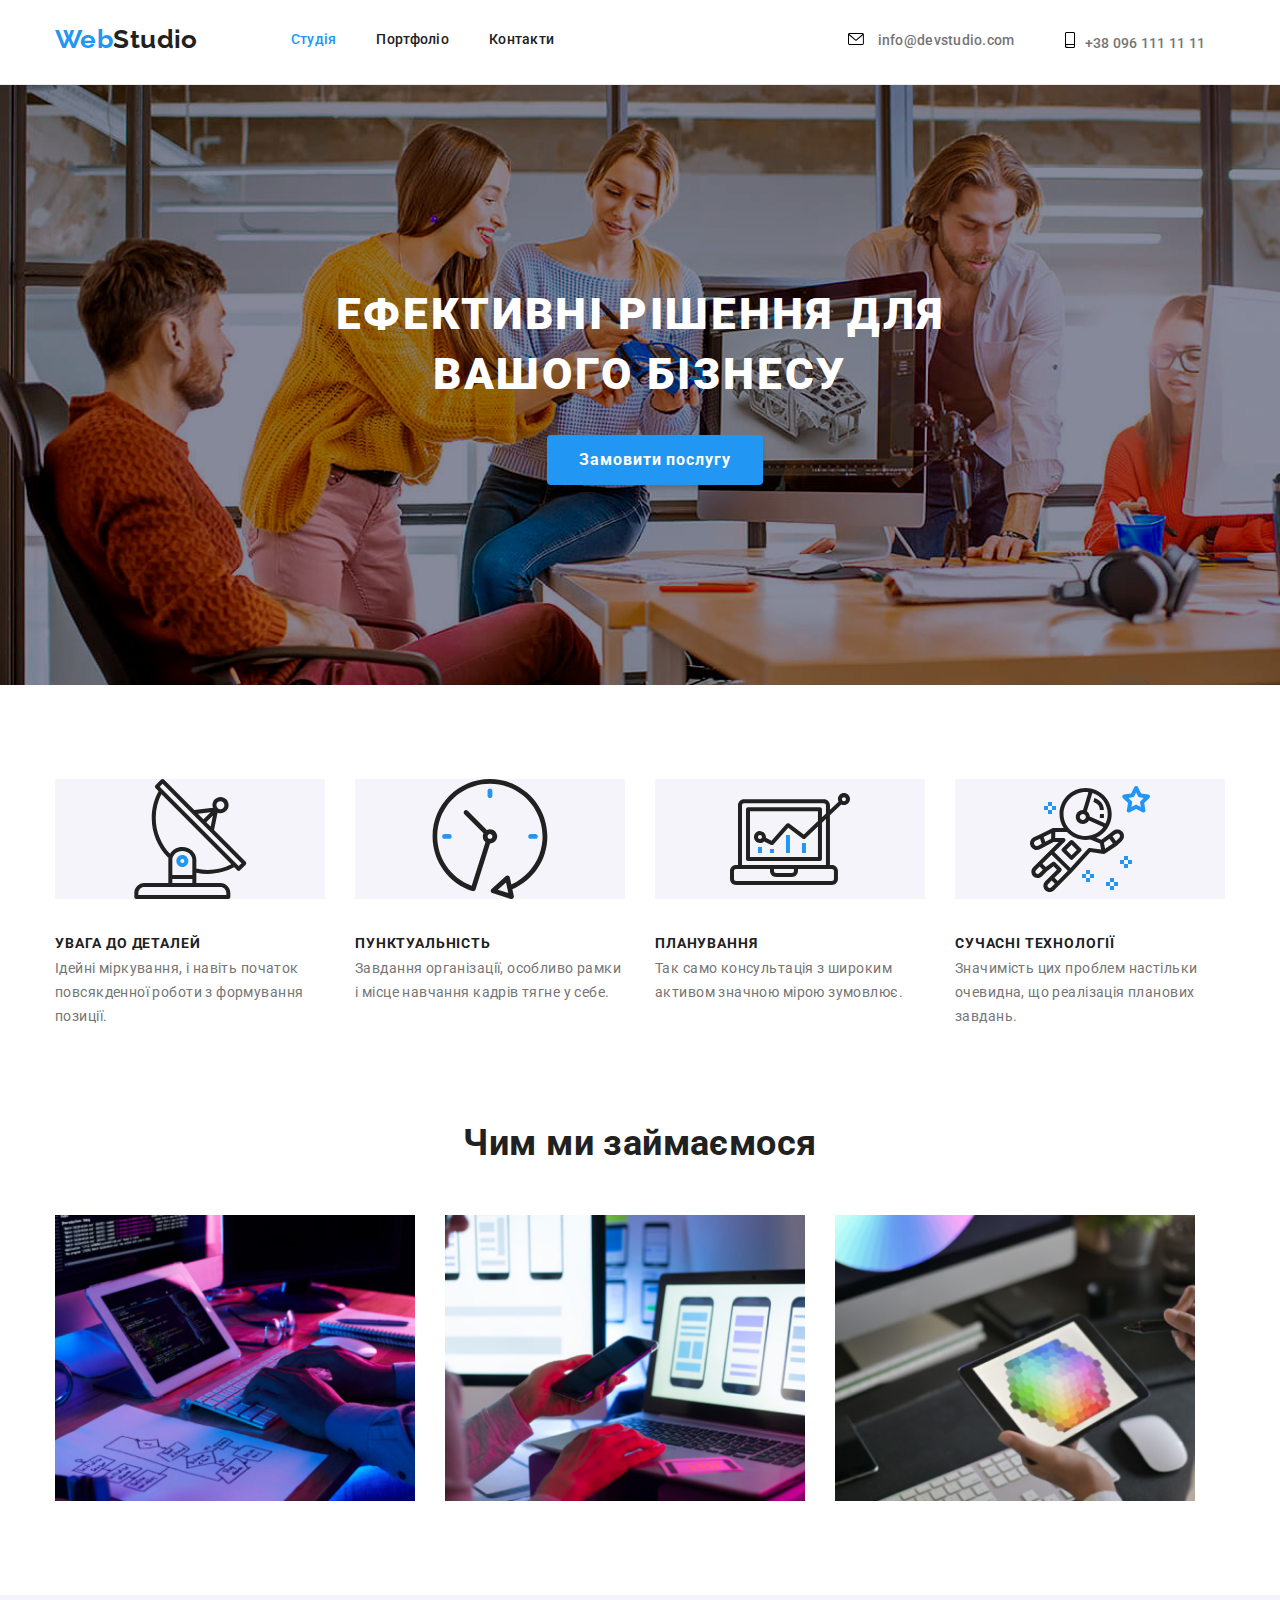
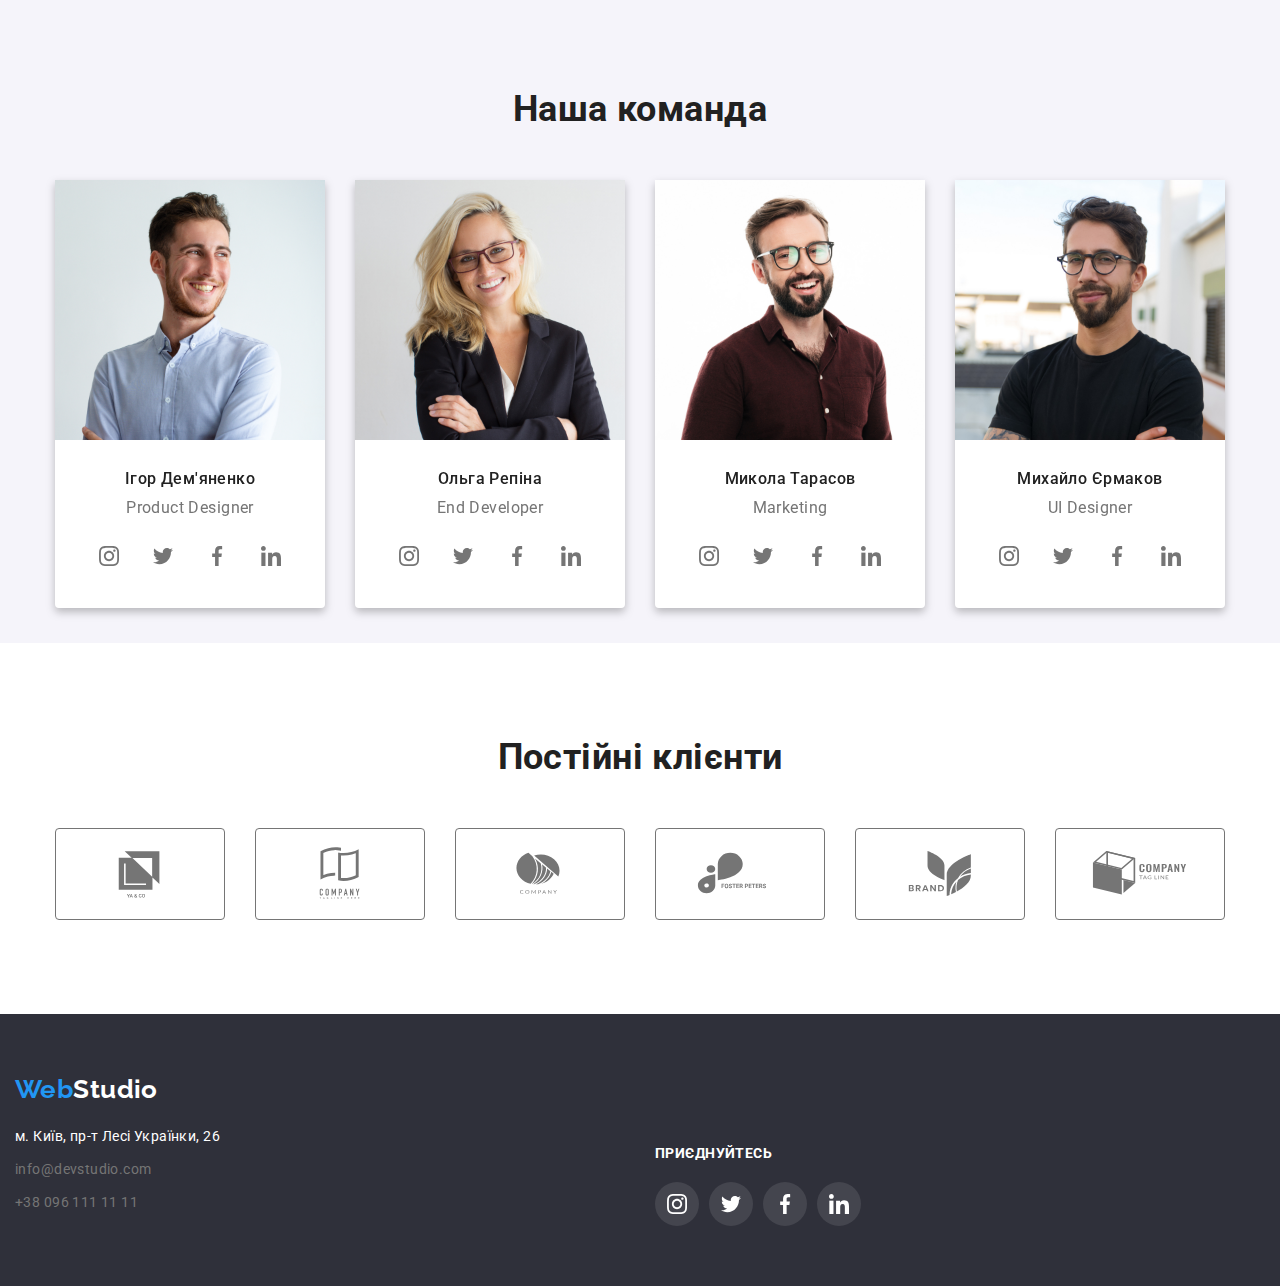
==== commit 76f57d41: "правка 14" ====
--- a/index.html
+++ b/index.html
@@ -372,46 +372,46 @@
       <div class="center">
         <p class="footer-title">Приєднуйтесь</p>
           <ul class="footer-icons list">
-            <li class="footer-icon list"><a class="footer-link"
+            <li class="footer-icon"><a class="footer-link"
               href=""
               target="_blank"
               rel="noopener nofollow norefferer"
               aria-label="">
               <svg
-              class="social-icon"
+              class="f-icon"
               width="20px"
               height="20px">
               <use href="./images/icons/icons.svg#icon-instagram"></use></svg></a>
             </li>
-            <li class="footer-icon list"><a class="footer-link"
+            <li class="footer-icon"><a class="footer-link"
               href=""
               target="_blank"
               rel="noopener nofollow norefferer"
               aria-label="">
               <svg
-              class="social-icon"
+              class="f-icon"
               width="20px"
               height="20px">
               <use href="./images/icons/icons.svg#icon-twitter"></use></svg></a>
             </li>
-            <li class="footer-icon list"><a class="footer-link"
+            <li class="footer-icon"><a class="footer-link"
               href=""
               target="_blank"
               rel="noopener nofollow norefferer"
               aria-label="">
               <svg
-              class="social-icon"
+              class="f-icon"
               width="20px"
               height="20px">
               <use href="./images/icons/icons.svg#icon-facebook"></use></svg></a>
             </li>
-            <li class="footer-icon list"><a class="footer-link"
+            <li class="footer-icon"><a class="footer-link"
               href=""
               target="_blank"
               rel="noopener nofollow norefferer"
               aria-label="">
               <svg
-              class="social-icon"
+              class="f-icon"
               width="20px"
               height="20px">
               <use href="./images/icons/icons.svg#icon-linkedin"></use></svg></a>
--- a/css/styles.css
+++ b/css/styles.css
@@ -339,9 +339,13 @@
     fill: currentColor;
 
 }
-.footer-icon:hover, .footer-icons:focus{
-    fill: currentColor;
-    
+.f-icon{
+    fill:var(--bgrd-color);
+}
+.footer-link:hover, .footer-link:focus{
+    fill: var(--bgrd-color);
+    background-color: var(--accent-color);
+    border-radius: 50%;
 }
 .footer-link {
     display: flex;
@@ -558,12 +562,13 @@
 
 .social-list{
     display:flex;
-    justify-content: center;
-    align-items: center;
+    
     gap: 10px;
     list-style: none;
     padding-left: 32px;
     padding-right: 32px;
+    align-items: center;
+    justify-content: center;
     
     
 }
@@ -571,38 +576,40 @@
 
 .social-icon {
     fill: var(--primary-text-color);
-    
-    
-}
-
+      
+}
 .social-icon:hover, .social-icon:focus{
+    fill: var(--bgrd-color);
+    /* fill:currentColor; */
+}
+.social-link:hover,.social-link:focus{
     fill:var(--bgrd-color);
     background-color: var(--accent-color);
     border-radius: 50%;
-}
+    
+}
+
 .social-item{
     display: flex;
-    align-items: center;
-    justify-content: center;
+    
     width: 44px;
     height: 44px;
     
-    color: var(--primary-text-color);
+    /* color: var(--primary-text-color); */
     
     
 }
 .social-link {
-    
+    display: flex;
+    justify-content: center;
+    align-items: center;
     width: 100%;
     height: 100%;
 
   }
-
-  .socials-link:focus, .socials-link:hover{
-    background-color: var(--accent-color);
-    
-    
-  }
+/* ,,,,,,,,,,,,,,,,,,
+Секція клієнти
+,,,,,,,,,,,,,,,, */
 
   .clients-list{
     display:flex;
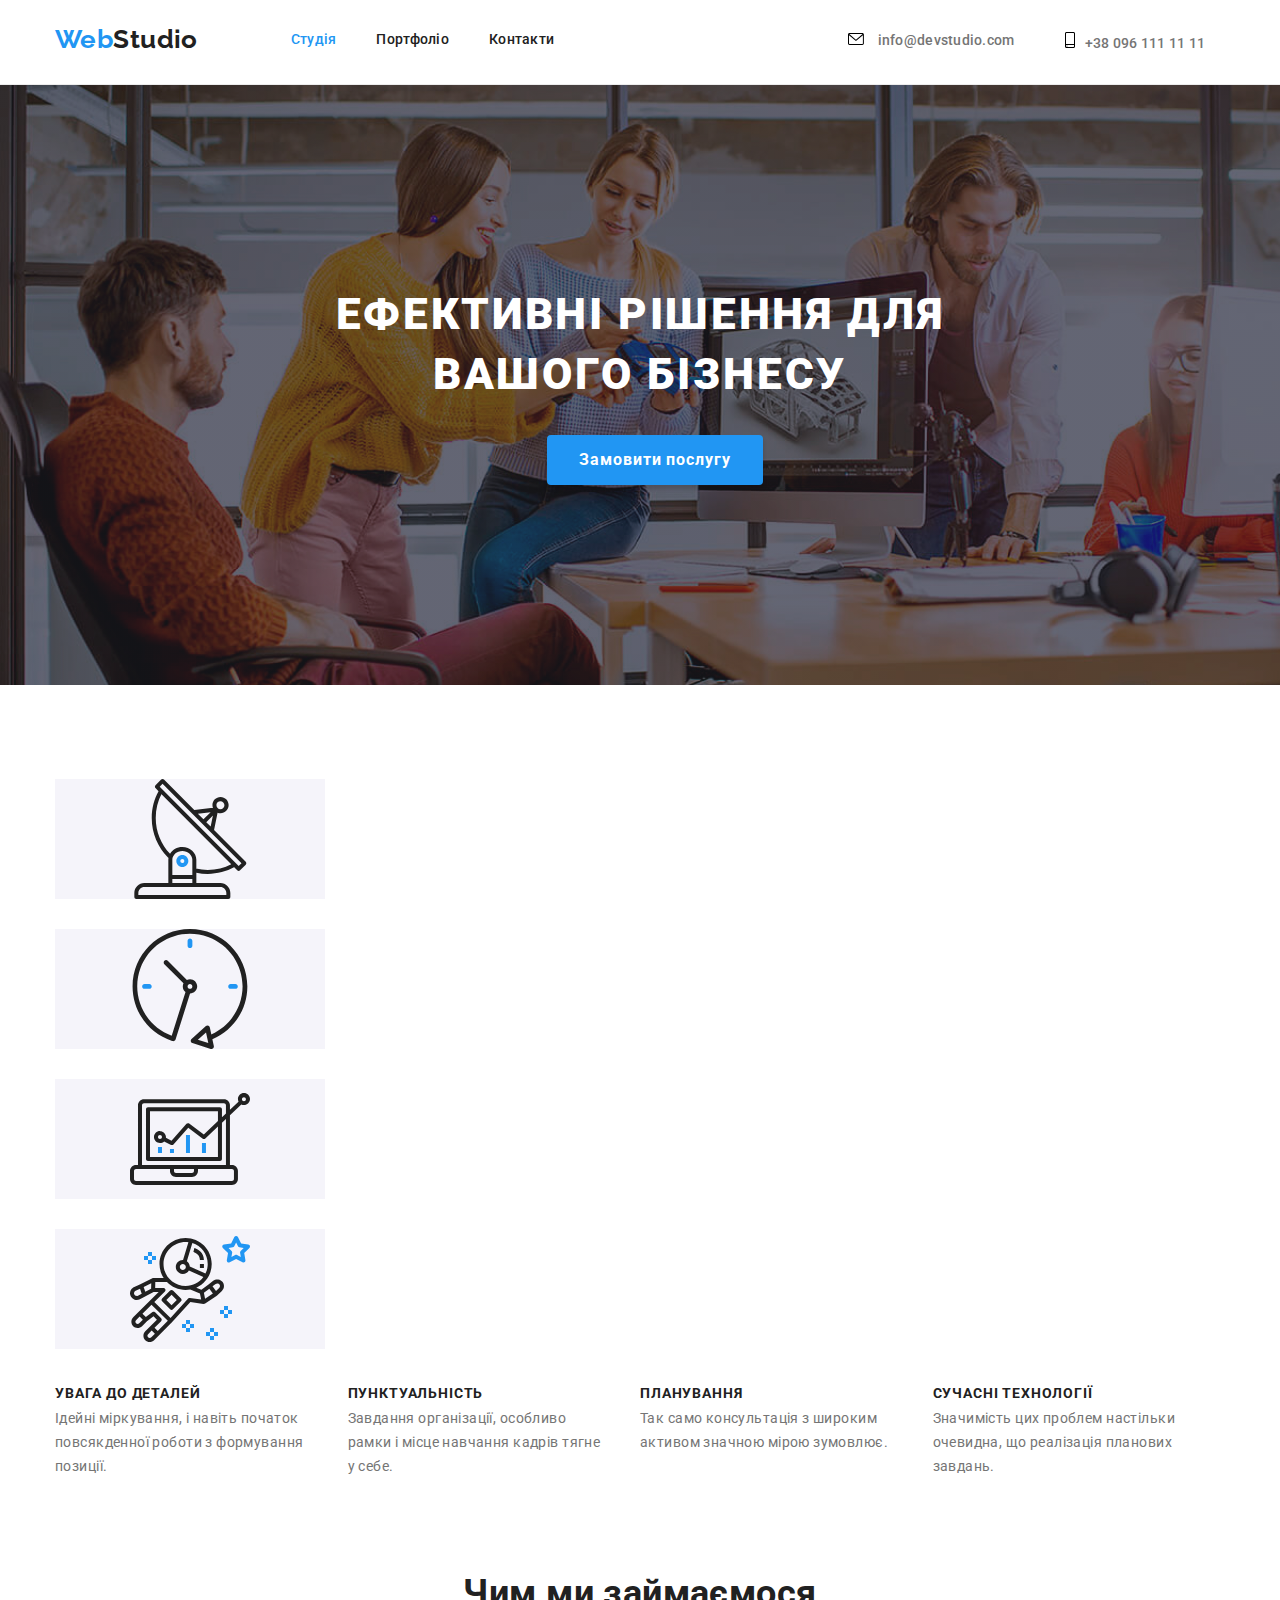
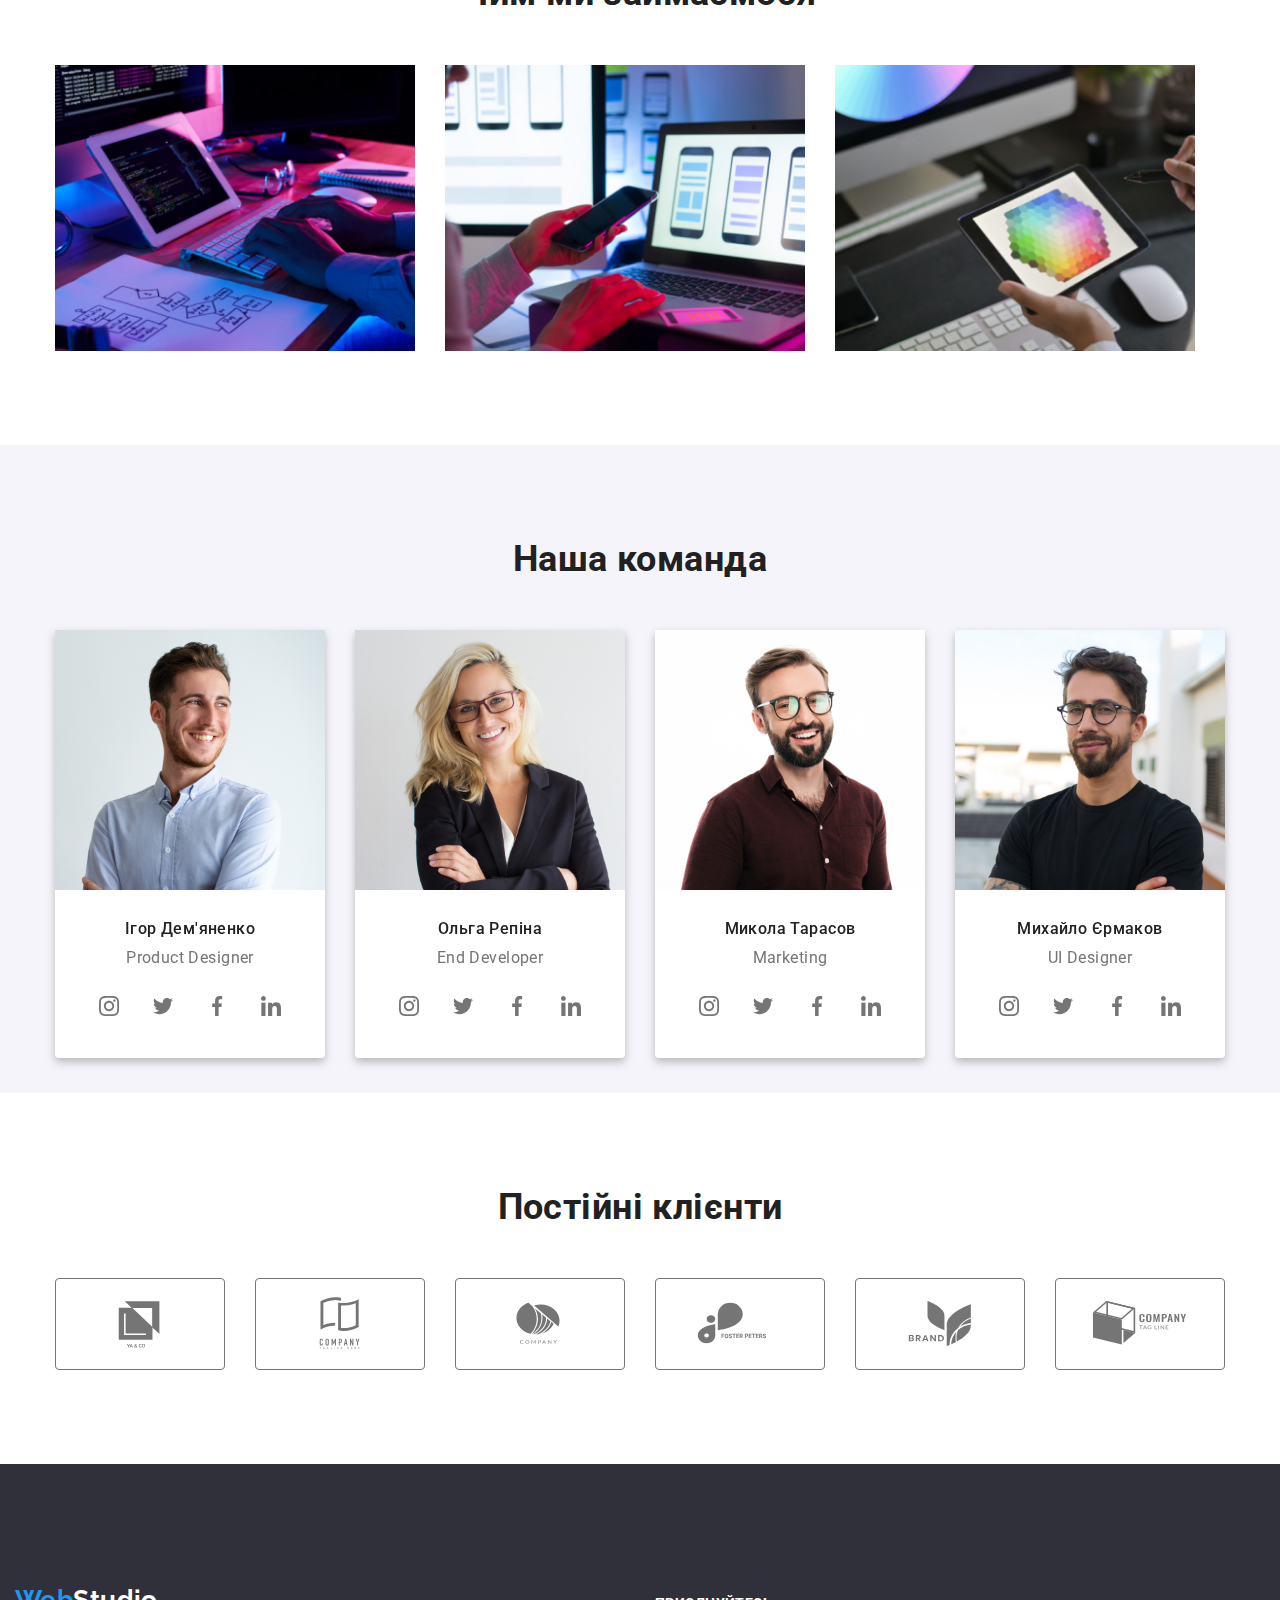
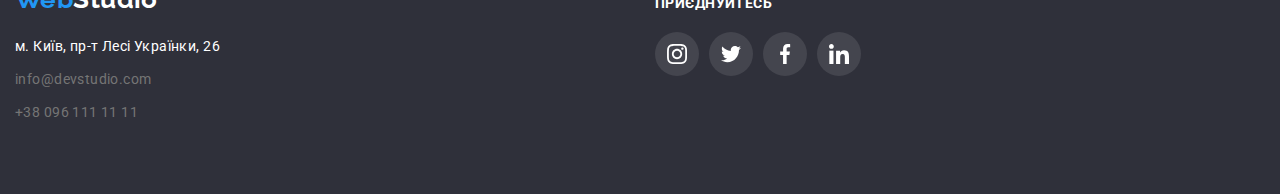
==== commit b806d0e3: "правка 15" ====
--- a/index.html
+++ b/index.html
@@ -58,20 +58,25 @@
     <li class="img-box-1 list">
     <li class="img-box-1 list">
     </ul> -->
+    <div class="icon-box-1"><svg class="svg-box-1"  width="70" height="70"><use href="./images/icons/icons.svg#icon-antenna-1"></use></svg>
+      <svg class="svg-box-1"  width="70" height="70"><use href="./images/icons/icons.svg#icon-clock-2"></use></svg>
+      <svg class="svg-box-1"  width="70" height="70"><use href="./images/icons/icons.svg#icon-diagram-3"></use></svg>
+      <svg class="svg-box-1"  width="70" height="70"><use href="./images/icons/icons.svg#icon-astronaut-4"></use></svg>  
+    </div>
     <ul class ="list">
-        <li class="content-box-1"><svg class="svg-box-1"  width="70" height="70"><use href="./images/icons/icons.svg#icon-antenna-1"></use></svg>
+        <li class="content-box-1">
           <h2 class="h2-title">Увага до деталей</h2>
           <p class="content-style">Ідейні міркування, і навіть початок повсякденної роботи з формування позиції.</p>
         </li>
-       <li class="content-box-1"><svg class="svg-box-1"  width="70" height="70"><use href="./images/icons/icons.svg#icon-clock-2"></use></svg>
+       <li class="content-box-1">
           <h2 class="h2-title">Пунктуальність</h2>
           <p class="content-style">Завдання організації, особливо рамки і місце навчання кадрів тягне у себе.</p>
         </li>
-          <li class="content-box-1"><svg class="svg-box-1"  width="70" height="70"><use href="./images/icons/icons.svg#icon-diagram-3"></use></svg>
+          <li class="content-box-1">
           <h2 class="h2-title">Планування</h2>
           <p class="content-style">Так само консультація з широким активом значною мірою зумовлює.</p>
         </li>
-        <li class="content-box-1"><svg class="svg-box-1"  width="70" height="70"><use href="./images/icons/icons.svg#icon-astronaut-4"></use></svg>
+        <li class="content-box-1">
           <h2 class="h2-title">Сучасні технології</h2>
           <p class="content-style">Значимість цих проблем настільки очевидна, що реалізація планових завдань.</p>
         </li>
@@ -369,7 +374,7 @@
           </li>
         
       </div>
-      <div class="center">
+      <div class="center two">
         <p class="footer-title">Приєднуйтесь</p>
           <ul class="footer-icons list">
             <li class="footer-icon"><a class="footer-link"
--- a/css/styles.css
+++ b/css/styles.css
@@ -151,7 +151,8 @@
     background-size: cover;
     padding-top: 200px;
     max-width: 1600px;
-    background-image: url(../images/hero-background.png);
+    background-image: linear-gradient(rgba(47, 48, 58, 0.4), rgba(47, 48, 58, 0.4)), 
+    url(../images/hero-background.png);
     background-repeat: no-repeat;
     
 }
@@ -211,6 +212,13 @@
     margin-right:30px;
  
 }
+icon-box-1{
+    display: flex;
+    align-items: center;
+    justify-content: center;
+    width: 270px;
+    height: 120px;
+}
 
 .svg-box-1{
     background-color: #F5F4FA;
@@ -317,9 +325,11 @@
 }
 .container-footer {
     display: flex;
-    
-
-}
+    align-items: baseline;
+    
+
+}
+
 .footer-column{
     list-style: none;
 }
@@ -383,6 +393,7 @@
     color: #FFFFFF;
     padding-top: 72px;
     padding-bottom: 20px;
+    
     
 }
 
@@ -579,13 +590,14 @@
       
 }
 .social-icon:hover, .social-icon:focus{
-    fill: var(--bgrd-color);
-    /* fill:currentColor; */
+    /* fill: var(--bgrd-color); */
+    fill:currentColor;
 }
 .social-link:hover,.social-link:focus{
-    fill:var(--bgrd-color);
+    color: var(--bgrd-color);
     background-color: var(--accent-color);
-    border-radius: 50%;
+    border-radius: 50%
+
     
 }
 
@@ -605,7 +617,7 @@
     align-items: center;
     width: 100%;
     height: 100%;
-
+    color: var(--primary-text-color)
   }
 /* ,,,,,,,,,,,,,,,,,,
 Секція клієнти
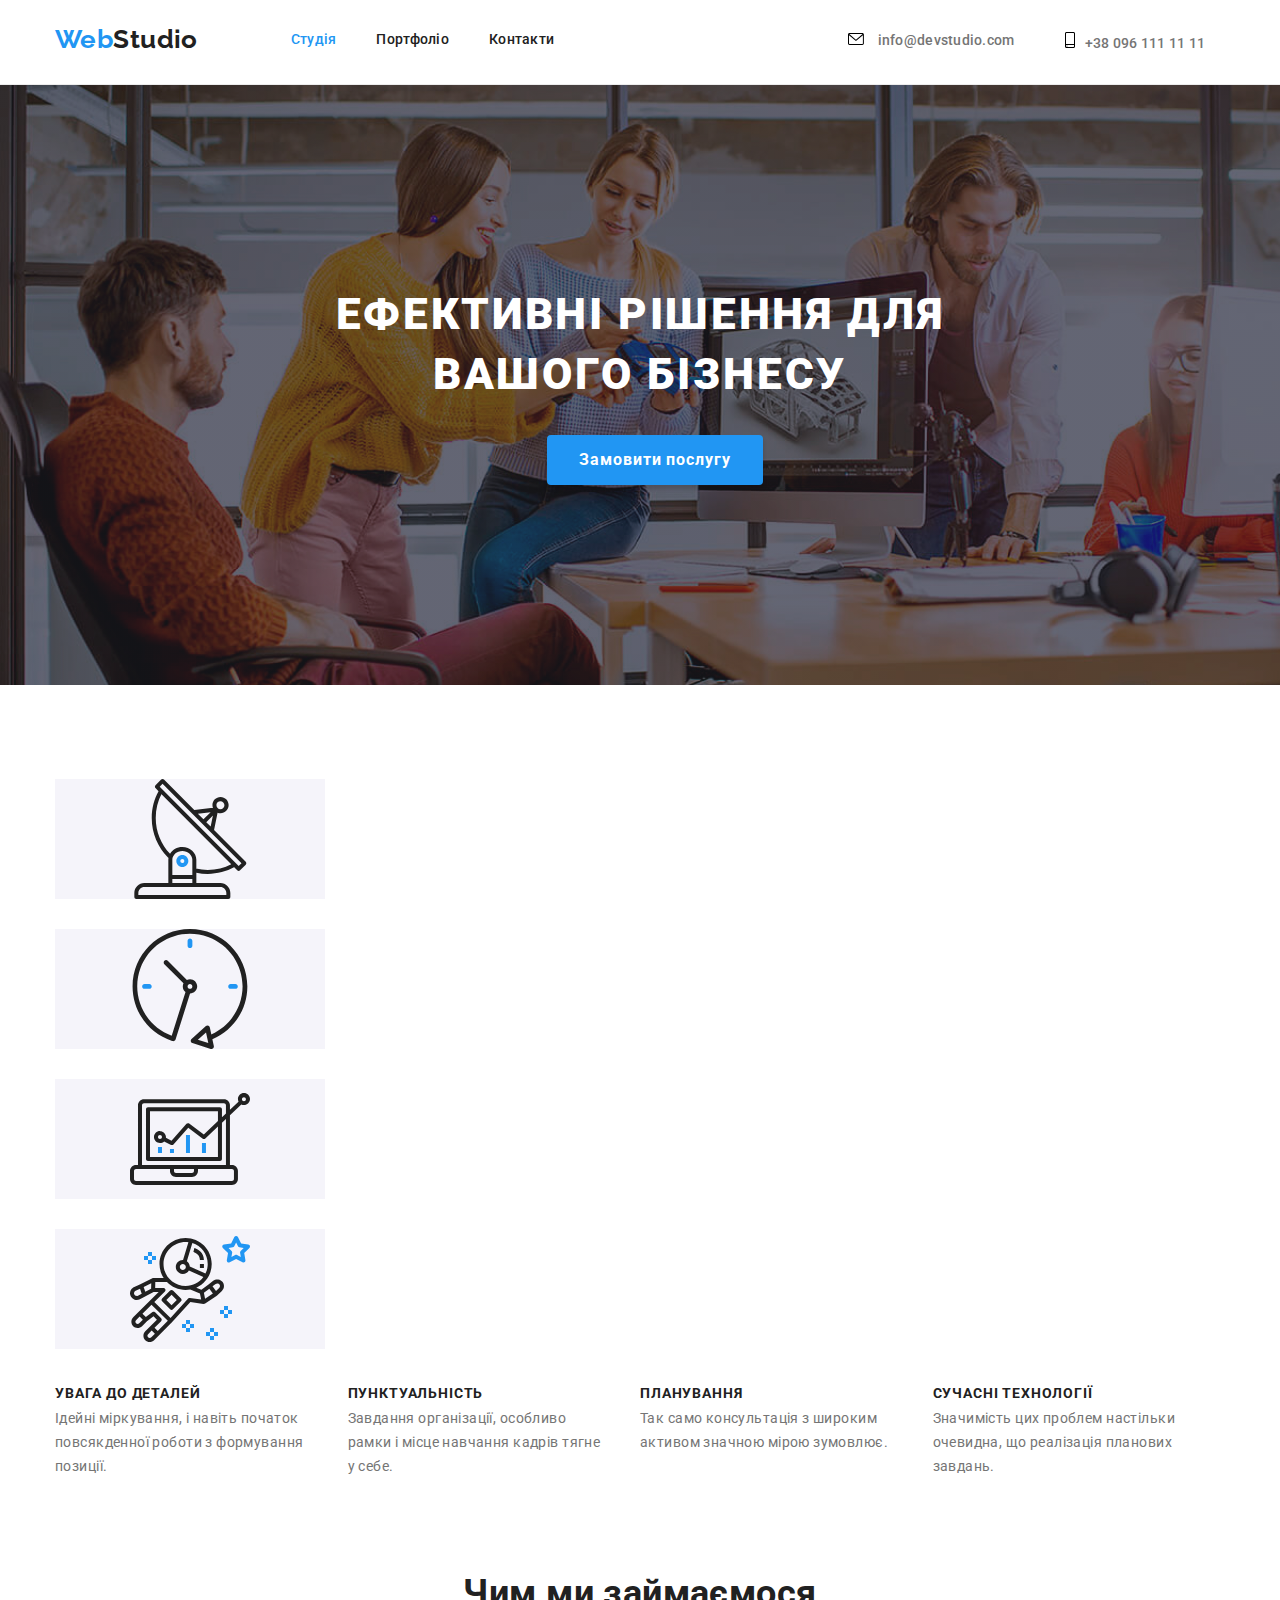
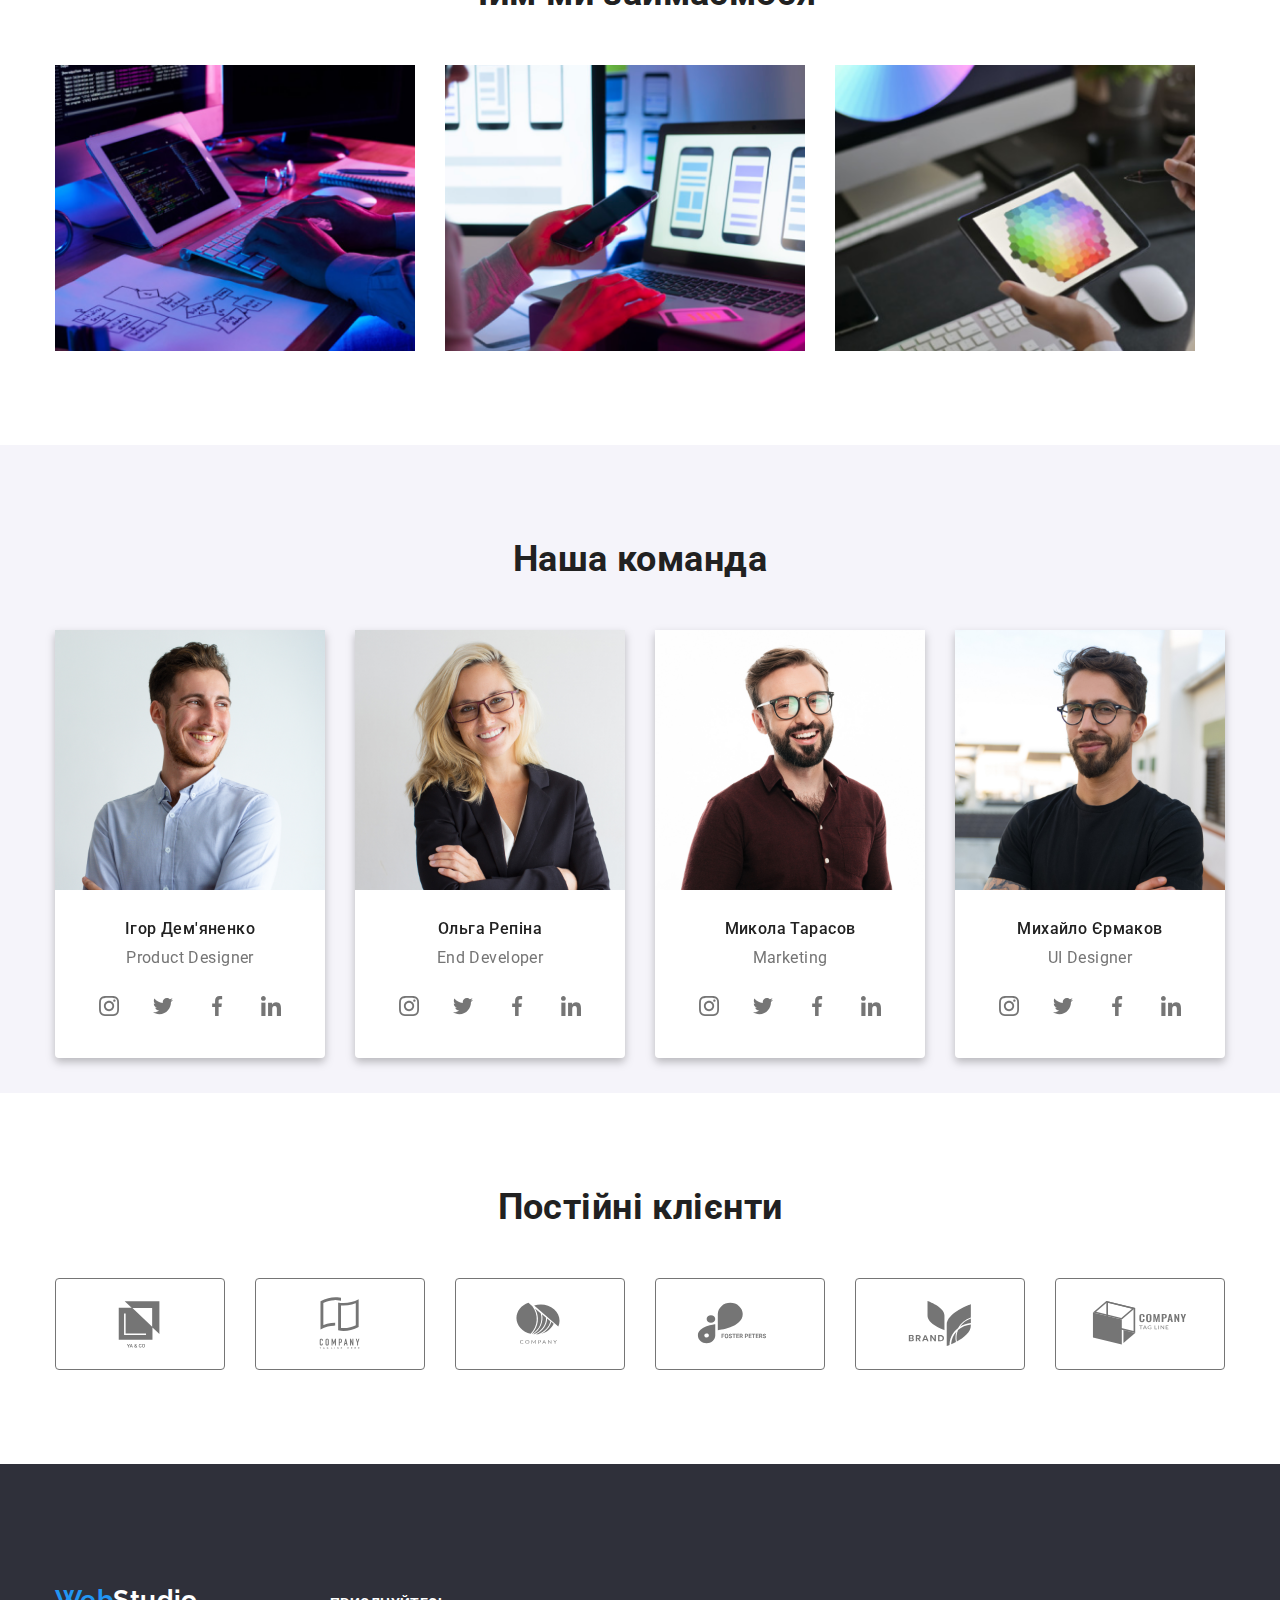
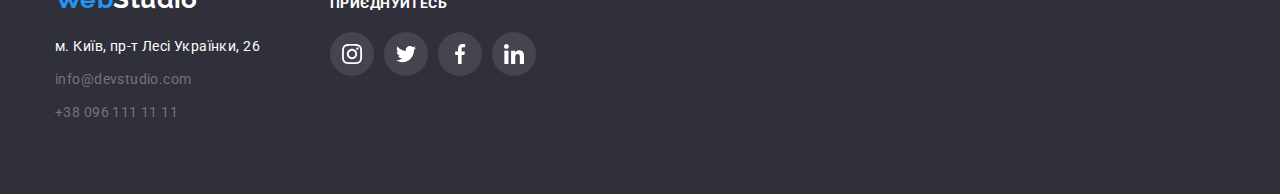
==== commit a1a2176c: "правка 16" ====
--- a/index.html
+++ b/index.html
@@ -359,7 +359,7 @@
   
     <footer class="footer">
     <div class="container-footer">
-      <div class="center">
+      <div class="">
         
     
           <li class="footer-column"><a href="" class="logo-footer">Web<span class="logo-white">Studio</span></a>
@@ -374,7 +374,7 @@
           </li>
         
       </div>
-      <div class="center two">
+      <div class="">
         <p class="footer-title">Приєднуйтесь</p>
           <ul class="footer-icons list">
             <li class="footer-icon"><a class="footer-link"
--- a/css/styles.css
+++ b/css/styles.css
@@ -326,7 +326,12 @@
 .container-footer {
     display: flex;
     align-items: baseline;
-    
+    width: 1200px;
+    padding-right: 15px;
+    padding-left: 15px;
+    margin-right: auto;
+    margin-left: auto;
+    gap:70px;
 
 }
 
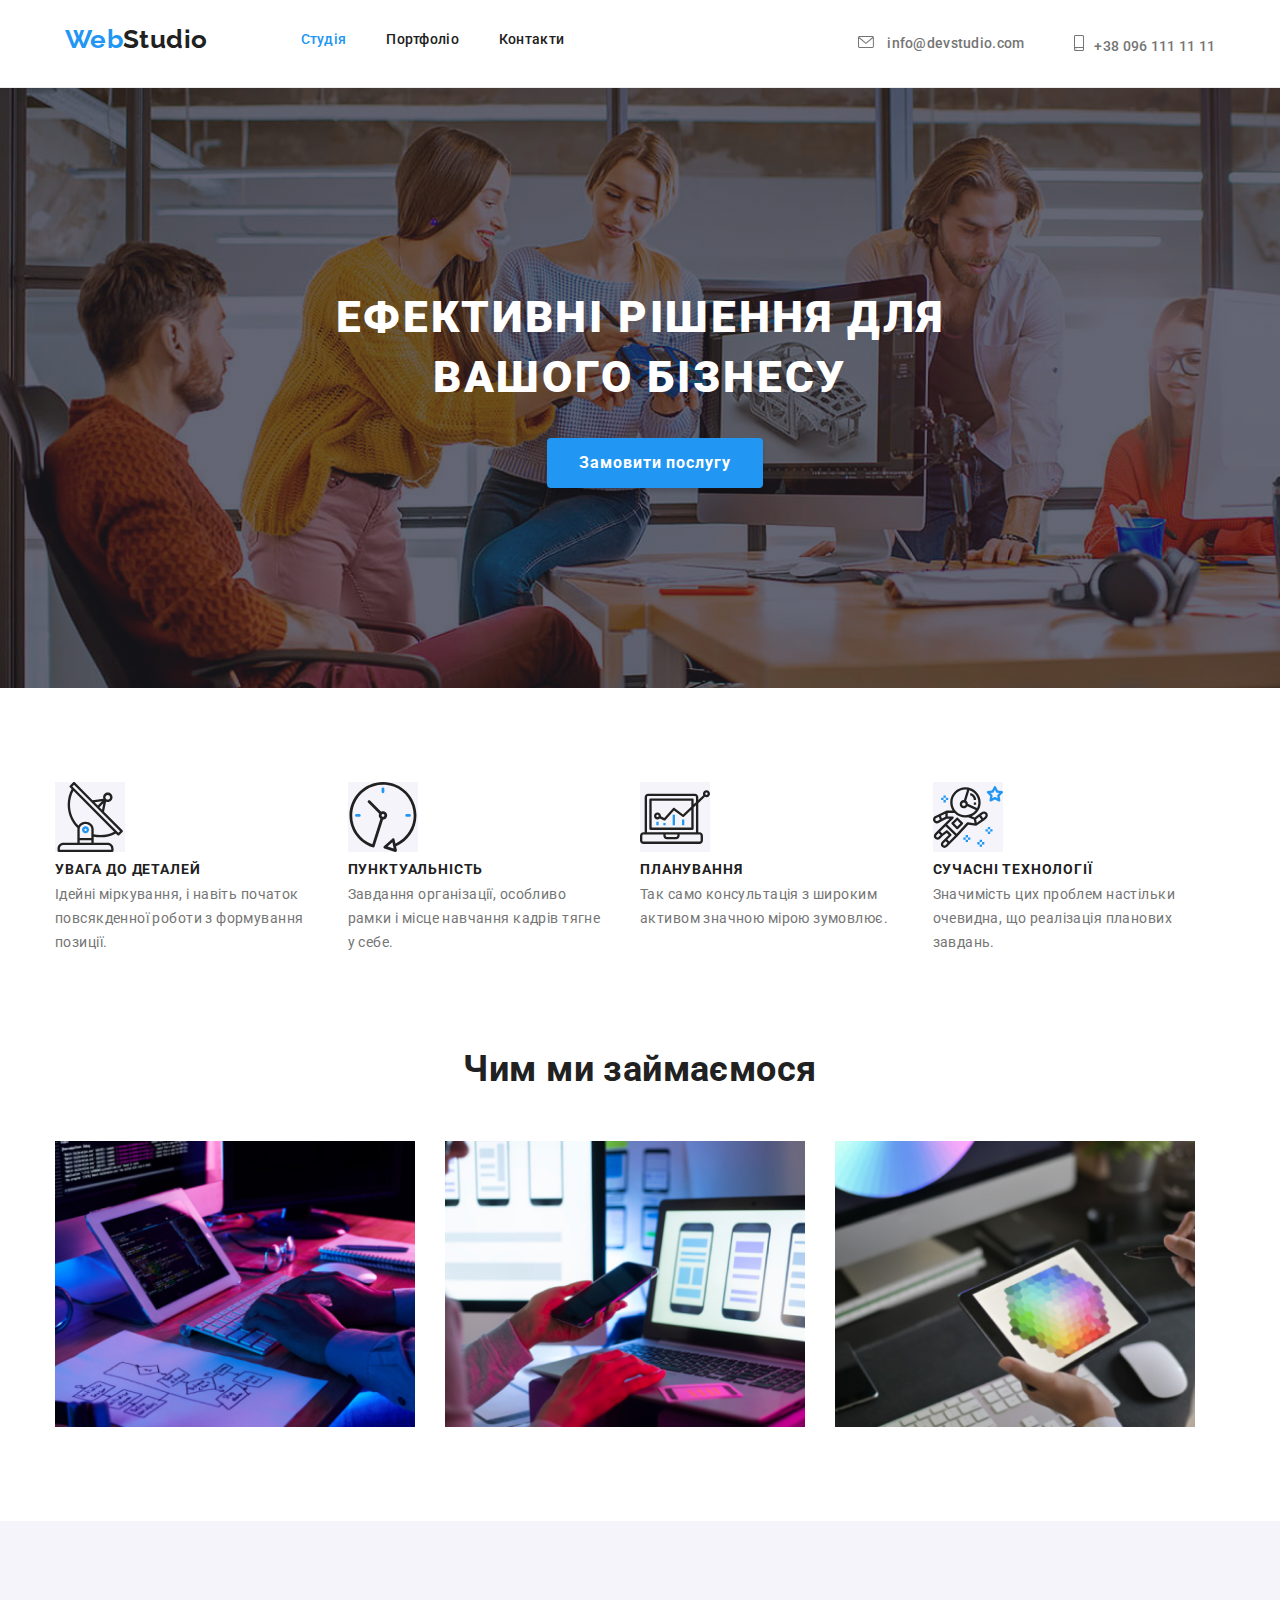
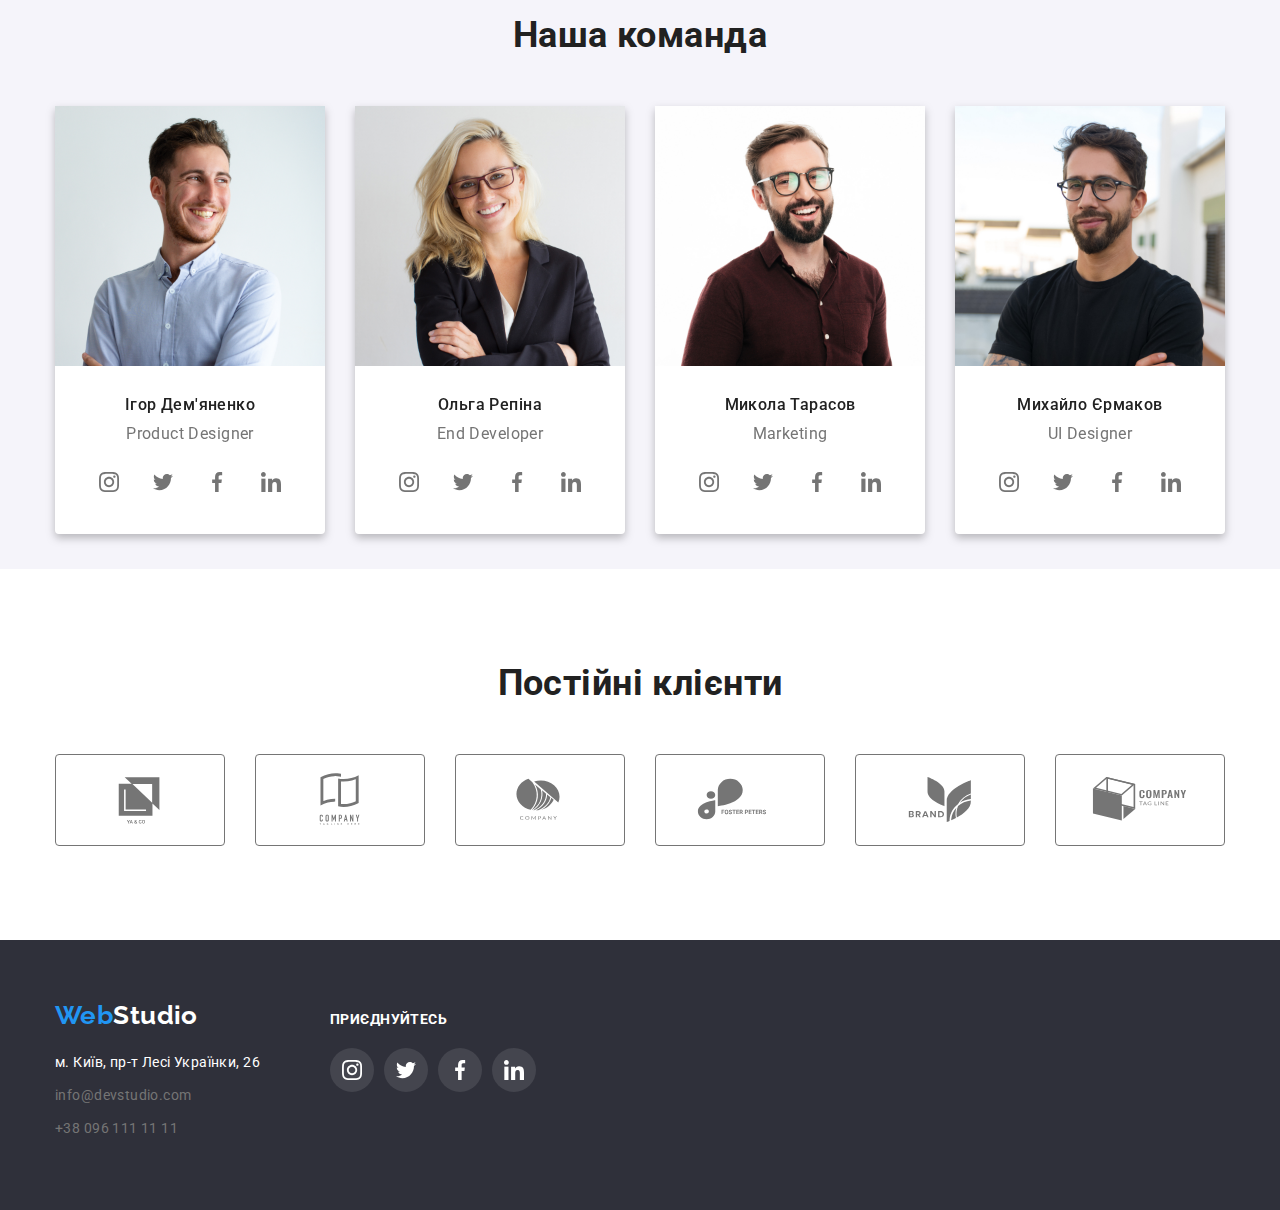
==== commit ca4b6e7b: "правка 15" ====
--- a/index.html
+++ b/index.html
@@ -58,26 +58,26 @@
     <li class="img-box-1 list">
     <li class="img-box-1 list">
     </ul> -->
-    <div class="icon-box-1"><svg class="svg-box-1"  width="70" height="70"><use href="./images/icons/icons.svg#icon-antenna-1"></use></svg>
-      <svg class="svg-box-1"  width="70" height="70"><use href="./images/icons/icons.svg#icon-clock-2"></use></svg>
-      <svg class="svg-box-1"  width="70" height="70"><use href="./images/icons/icons.svg#icon-diagram-3"></use></svg>
-      <svg class="svg-box-1"  width="70" height="70"><use href="./images/icons/icons.svg#icon-astronaut-4"></use></svg>  
-    </div>
-    <ul class ="list">
-        <li class="content-box-1">
-          <h2 class="h2-title">Увага до деталей</h2>
+   
+      
+      
+      
+    
+    <ul class ="list"> 
+        <li class="content-box-1"><div class="icon-box-1"><svg class="svg-box-1"  width="70" height="70"><use href="./images/icons/icons.svg#icon-antenna-1"></use></svg></div>
+          <h3 class="h2-title">Увага до деталей</h2>
           <p class="content-style">Ідейні міркування, і навіть початок повсякденної роботи з формування позиції.</p>
         </li>
-       <li class="content-box-1">
-          <h2 class="h2-title">Пунктуальність</h2>
+       <li class="content-box-1"><div class="icon-box-1"><svg class="svg-box-1"  width="70" height="70"><use href="./images/icons/icons.svg#icon-clock-2"></use></svg></div>
+          <h3 class="h2-title">Пунктуальність</h2>
           <p class="content-style">Завдання організації, особливо рамки і місце навчання кадрів тягне у себе.</p>
         </li>
-          <li class="content-box-1">
-          <h2 class="h2-title">Планування</h2>
+          <li class="content-box-1"><div class="icon-box-1"><svg class="svg-box-1"  width="70" height="70"><use href="./images/icons/icons.svg#icon-diagram-3"></use></svg></div>
+          <h3 class="h2-title">Планування</h2>
           <p class="content-style">Так само консультація з широким активом значною мірою зумовлює.</p>
         </li>
-        <li class="content-box-1">
-          <h2 class="h2-title">Сучасні технології</h2>
+        <li class="content-box-1"><div class="icon-box-1"><svg class="svg-box-1"  width="70" height="70"><use href="./images/icons/icons.svg#icon-astronaut-4"></use></svg></div>  
+          <h3 class="h2-title">Сучасні технології</h2>
           <p class="content-style">Значимість цих проблем настільки очевидна, що реалізація планових завдань.</p>
         </li>
       </ul></div>
--- a/css/styles.css
+++ b/css/styles.css
@@ -68,6 +68,8 @@
 }
 .unity{
     display: flex;
+    align-items: baseline;
+    justify-content: center;
 }
 .header{
     display: flex;
@@ -207,26 +209,29 @@
 
 
 .content-box-1{
-    align-items: center;
+    /* align-items: center; */
     width: 270px;
     margin-right:30px;
- 
+    
 }
 icon-box-1{
+    
     display: flex;
     align-items: center;
     justify-content: center;
     width: 270px;
     height: 120px;
+    
+    margin-bottom: 30px;
+    margin-right: 10px;
+    
 }
 
 .svg-box-1{
+    
     background-color: #F5F4FA;
-    width: 270px;
-    height: 120px;
-    margin-bottom: 30px;
-    
-    display: block;
+    
+    
 }
 
 .content-box-2{
@@ -396,8 +401,8 @@
     text-transform: uppercase;
     
     color: #FFFFFF;
-    padding-top: 72px;
-    padding-bottom: 20px;
+    
+    margin-bottom: 20px;
     
     
 }
@@ -568,7 +573,7 @@
 /* -----------
 /* Іконки */
 /* ----------- */ 
-.tel-icon-svg:hover,.tel-icon-svg:hover{
+.tel-icon-svg{
     fill:currentColor;
 }
 .tel-icon-svg{
@@ -594,10 +599,7 @@
     fill: var(--primary-text-color);
       
 }
-.social-icon:hover, .social-icon:focus{
-    /* fill: var(--bgrd-color); */
-    fill:currentColor;
-}
+
 .social-link:hover,.social-link:focus{
     color: var(--bgrd-color);
     background-color: var(--accent-color);
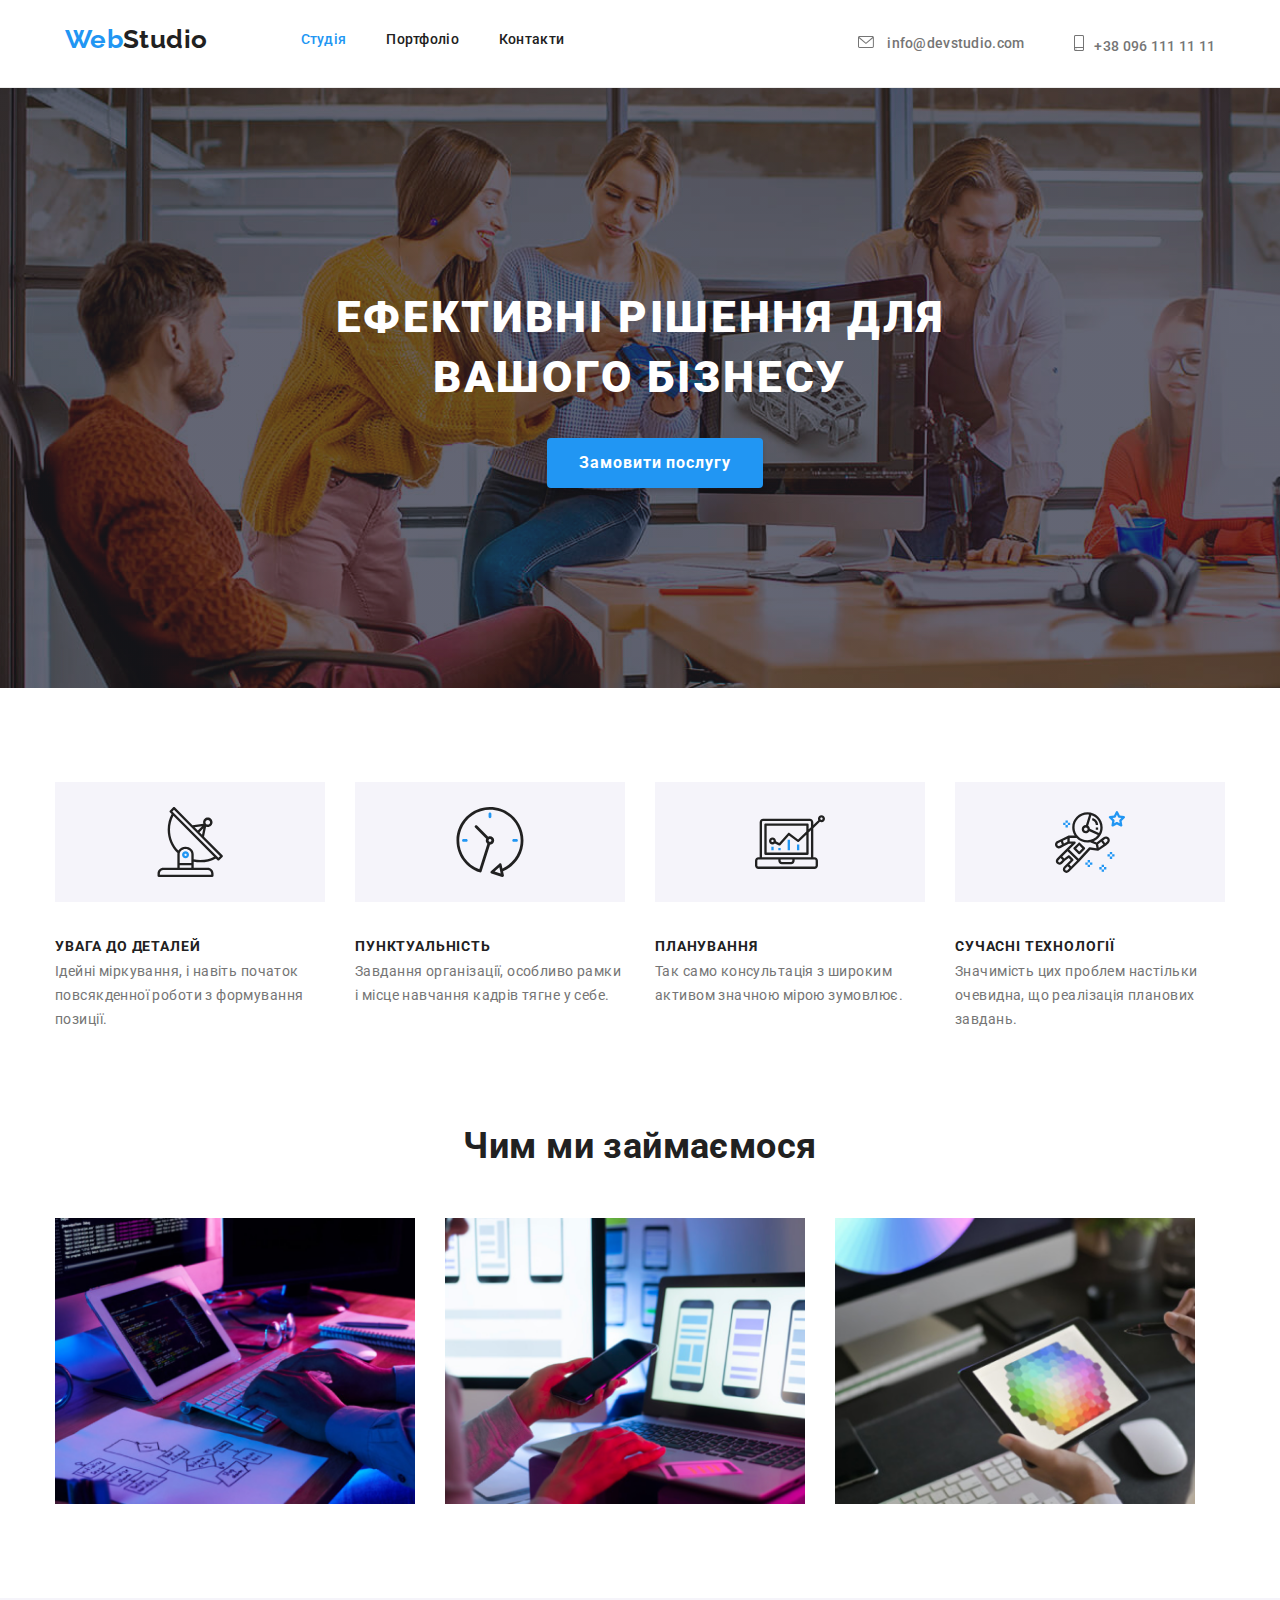
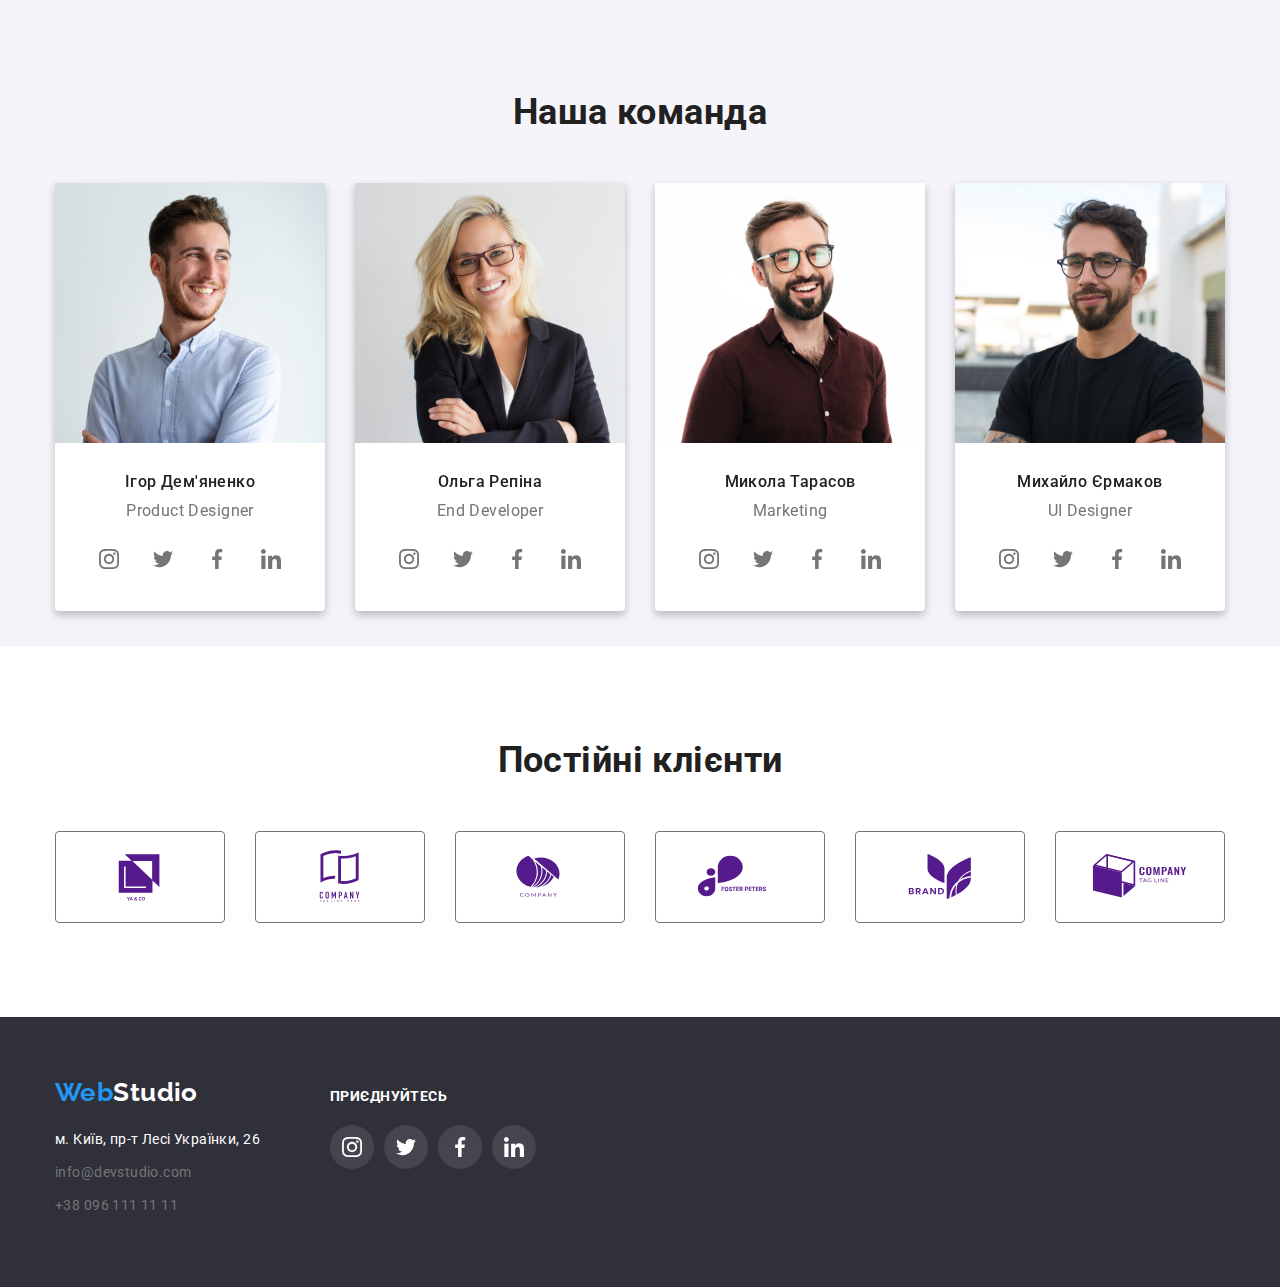
==== commit 6f120198: "правка 16" ====
--- a/index.html
+++ b/index.html
@@ -62,7 +62,7 @@
       
       
       
-    
+    <h2 class="hidden"> Наші переваги </h2>
     <ul class ="list"> 
         <li class="content-box-1"><div class="icon-box-1"><svg class="svg-box-1"  width="70" height="70"><use href="./images/icons/icons.svg#icon-antenna-1"></use></svg></div>
           <h3 class="h2-title">Увага до деталей</h2>
--- a/css/styles.css
+++ b/css/styles.css
@@ -214,17 +214,15 @@
     margin-right:30px;
     
 }
-icon-box-1{
-    
+.icon-box-1 {
     display: flex;
     align-items: center;
     justify-content: center;
     width: 270px;
     height: 120px;
-    
     margin-bottom: 30px;
     margin-right: 10px;
-    
+    background-color: #F5F4FA;
 }
 
 .svg-box-1{
@@ -596,8 +594,7 @@
 
 
 .social-icon {
-    fill: var(--primary-text-color);
-      
+    fill: currentColor;
 }
 
 .social-link:hover,.social-link:focus{
@@ -658,6 +655,10 @@
     height: 92px;
 
   }
+  .clients-icons {
+      fill: currentColor;
+  }
+  
  
 
  
